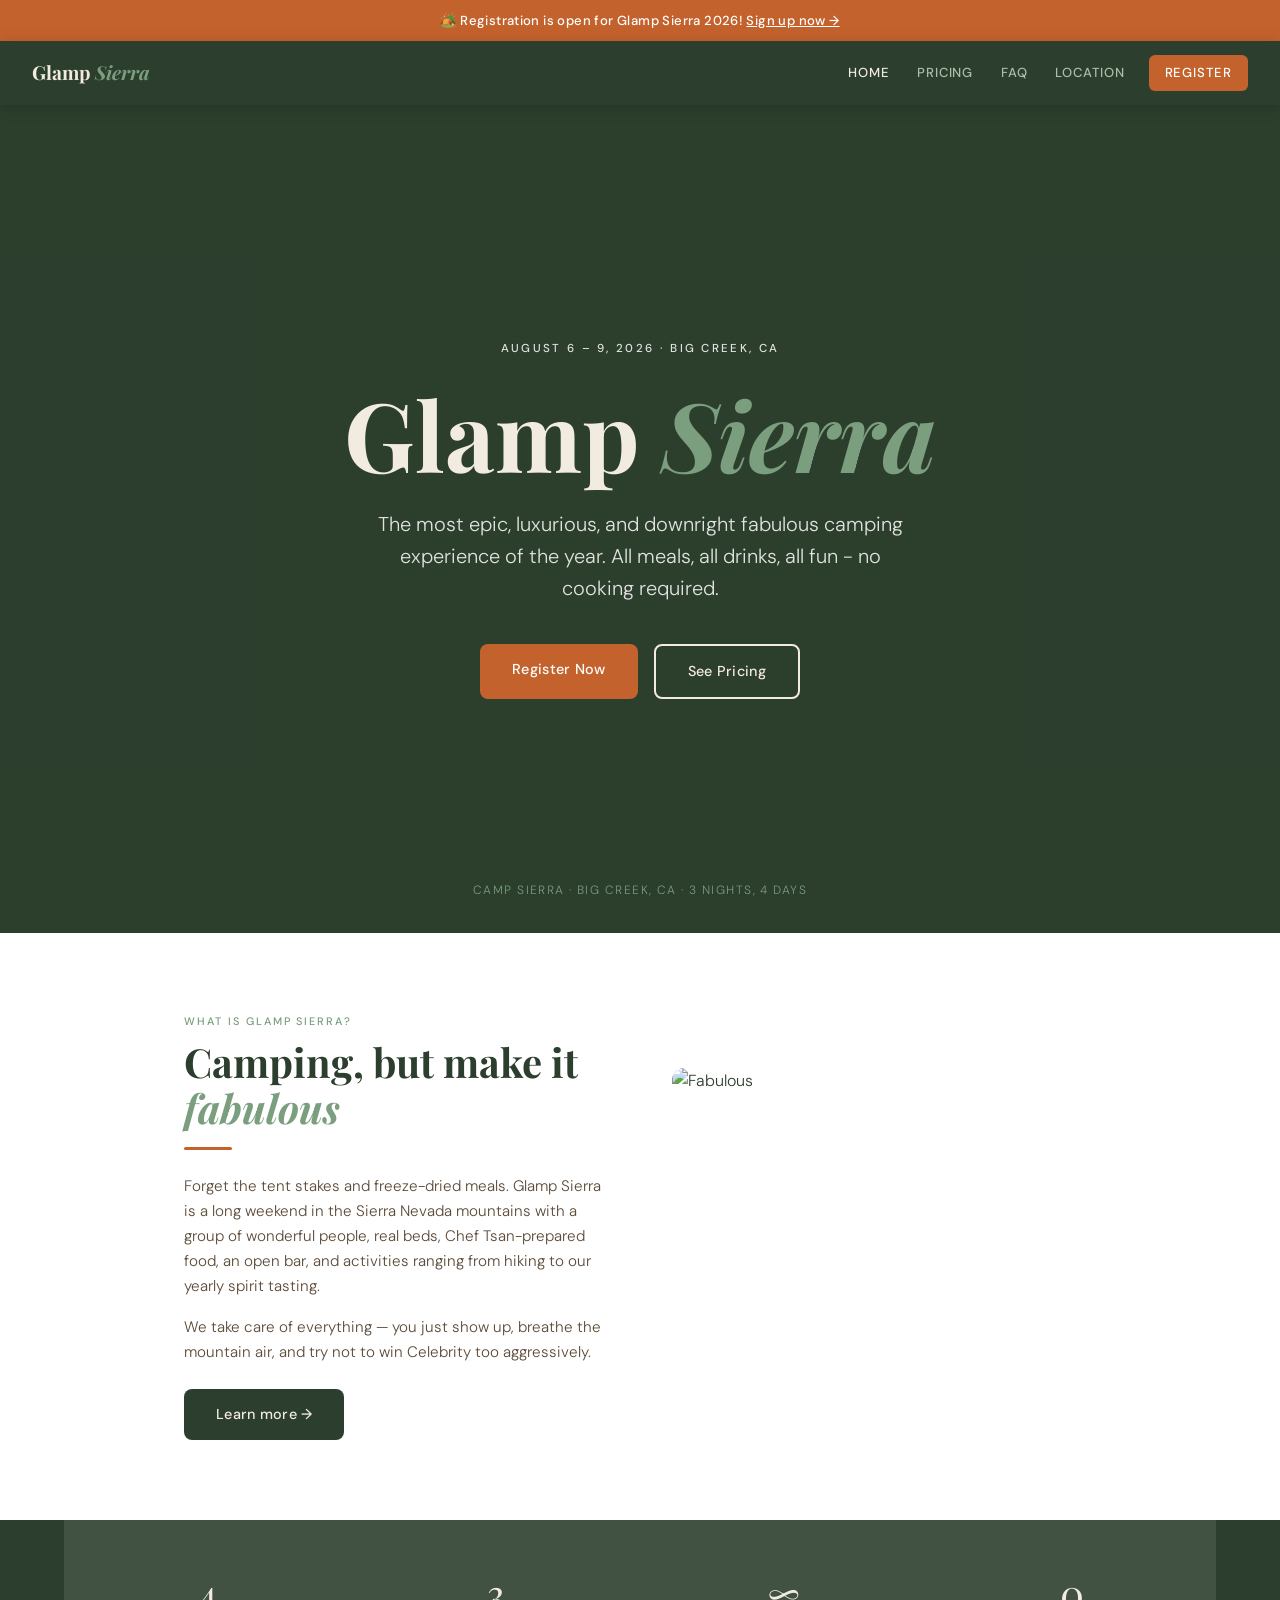
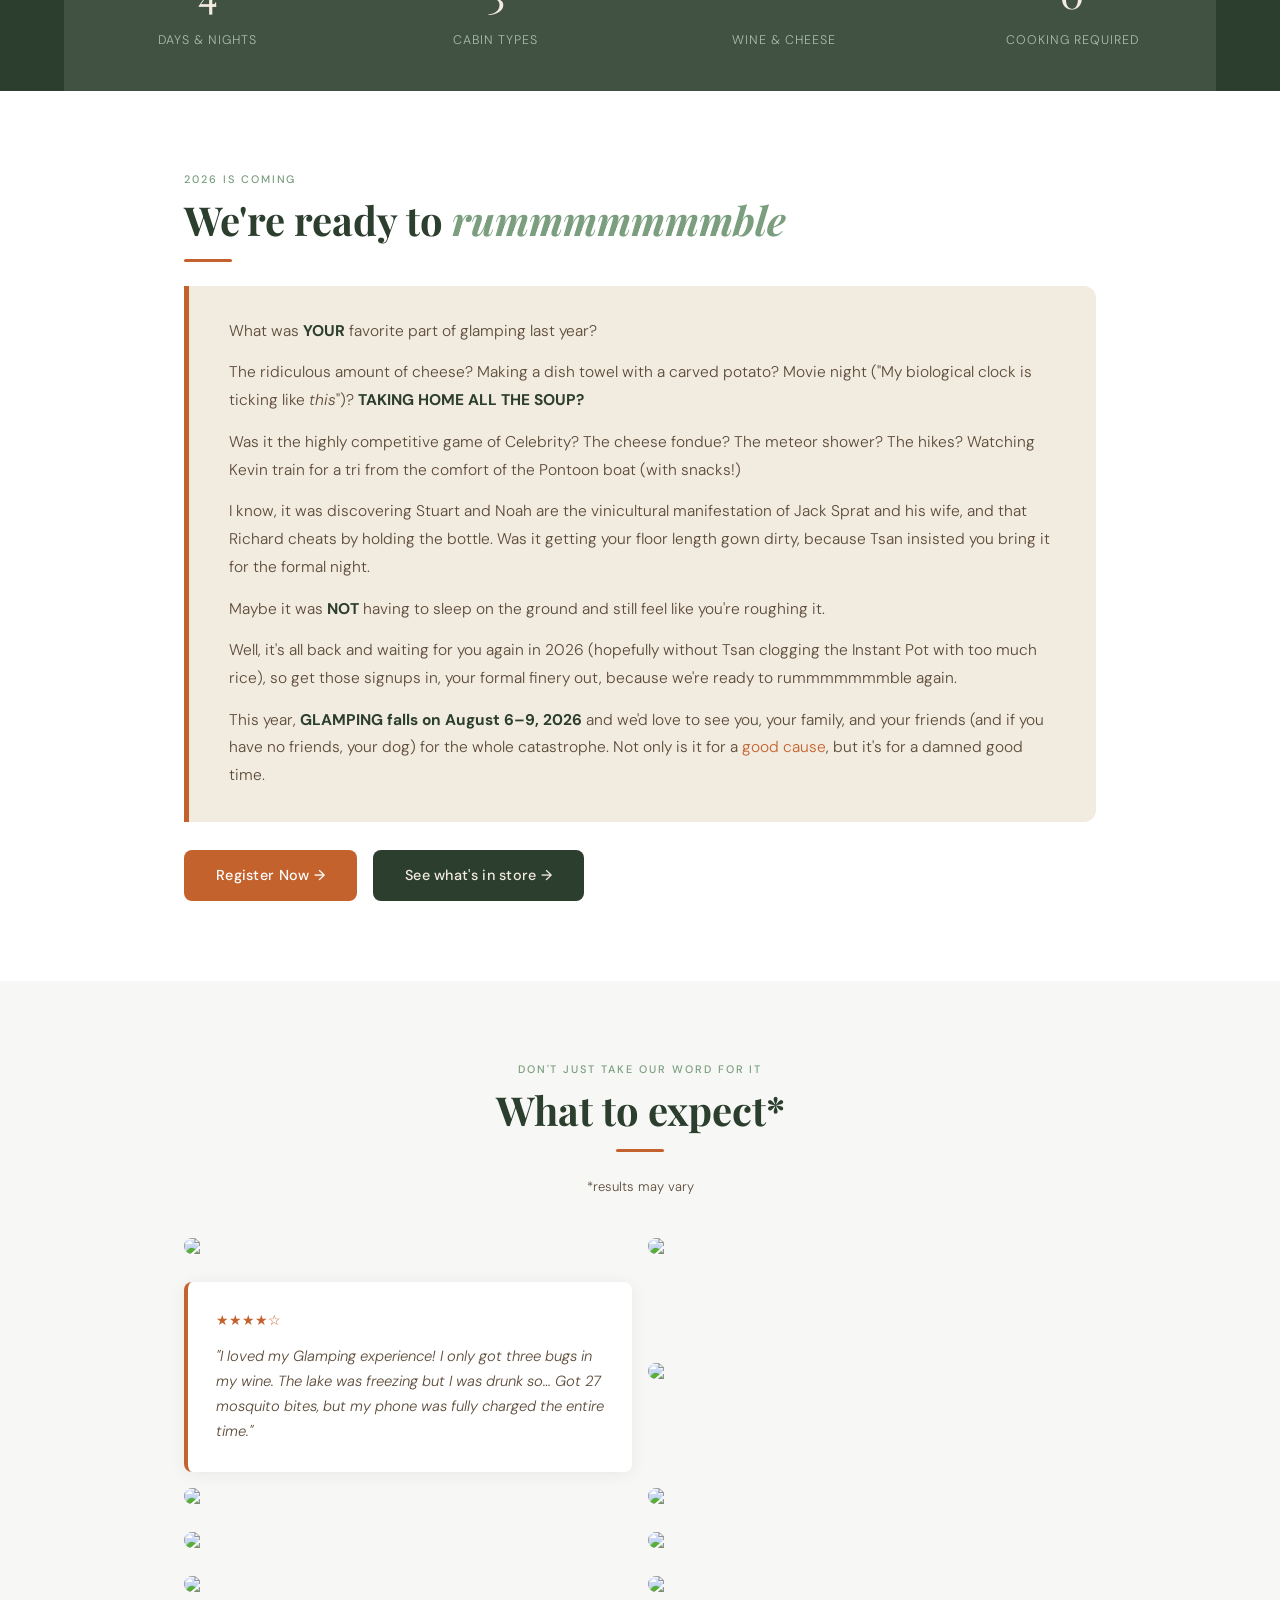
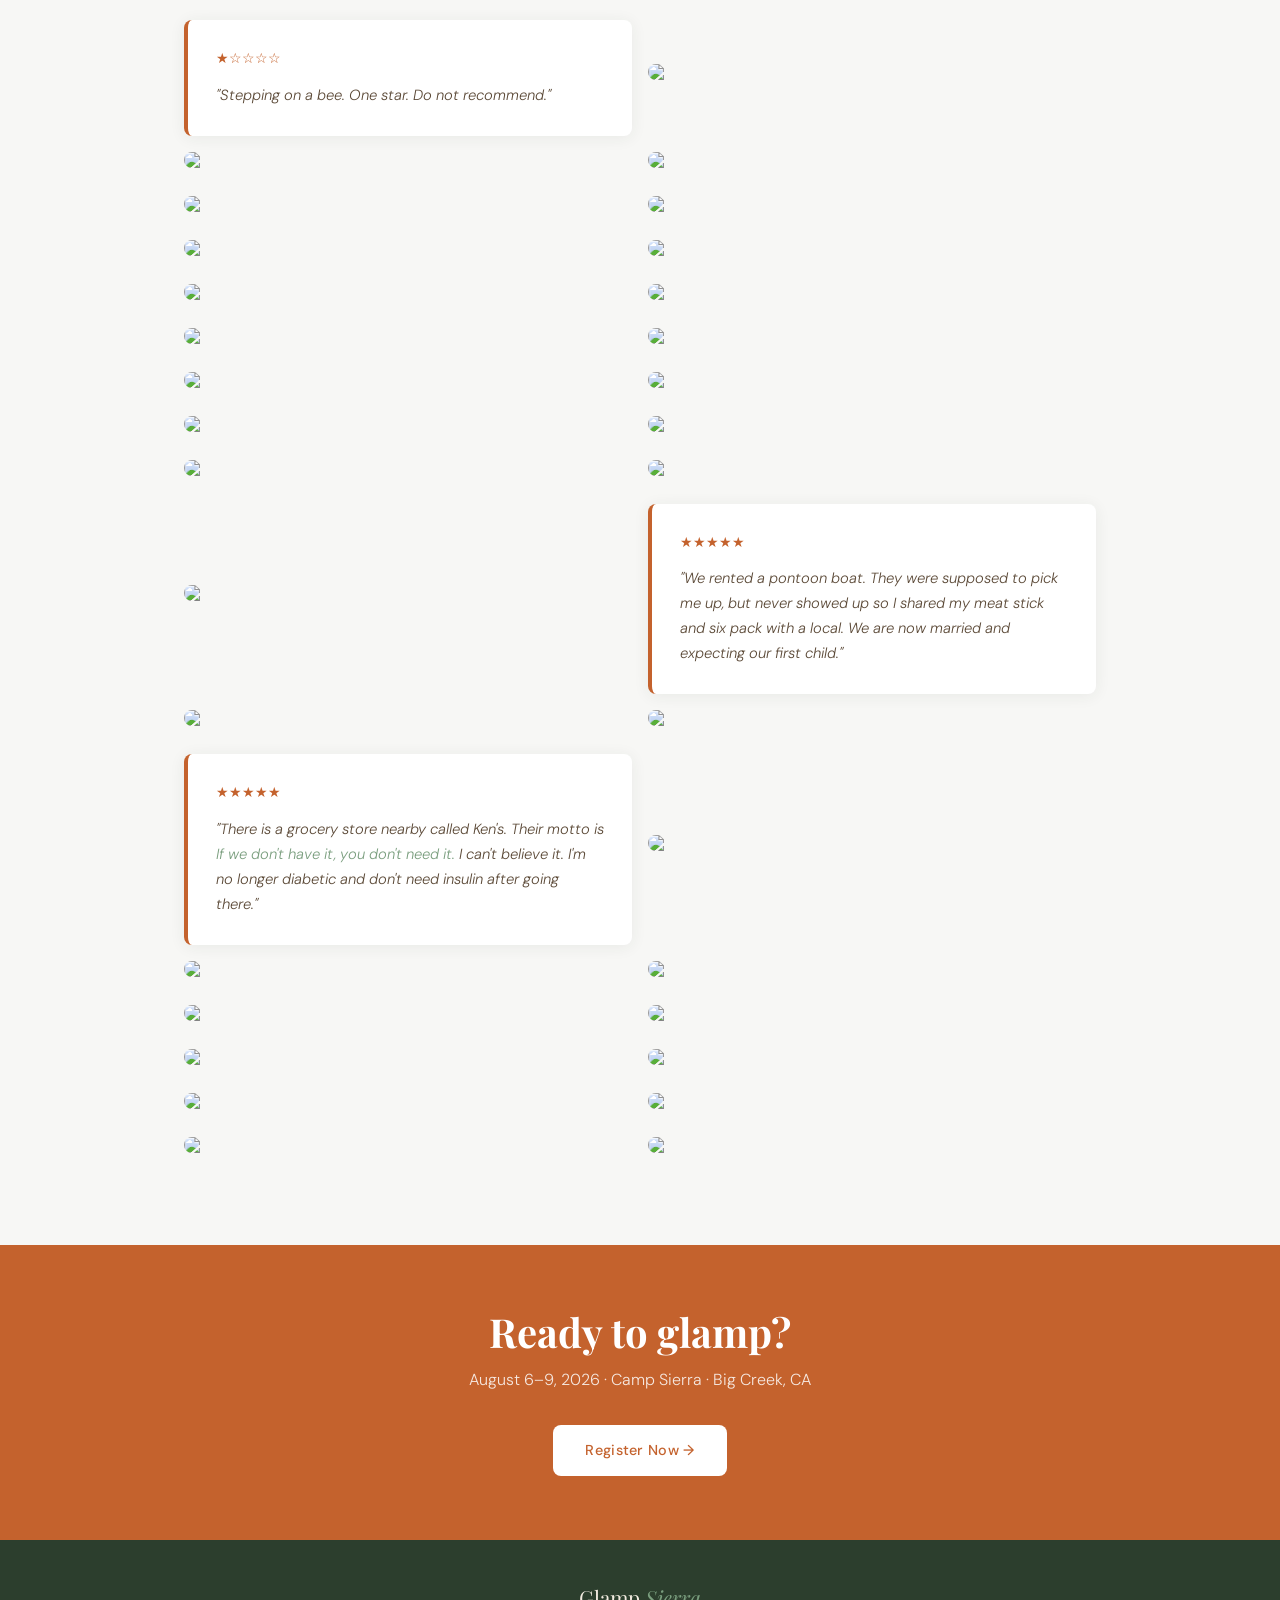
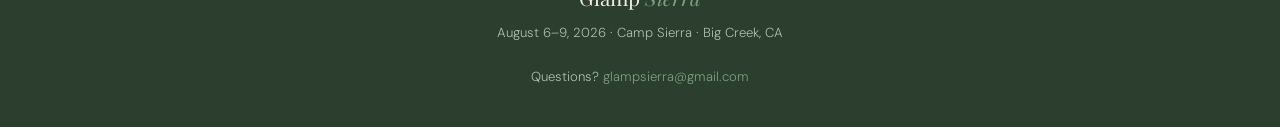
==== index.html @ 7d4b9137 "Add files via upload" ====
<!DOCTYPE html>
<html lang="en">
<head>
<meta charset="UTF-8">
<meta name="viewport" content="width=device-width, initial-scale=1.0">
<title>Glamp Sierra 2026</title>
<meta name="description" content="The most epic, luxurious, and downright fabulous camping experience of the year. August 6–9, 2026 · Big Creek, CA">
<!-- Open Graph / iMessage / social preview -->
<!-- 📸 REPLACE the og:image URL below with your actual image URL once uploaded to GitHub -->
<meta property="og:type"        content="website">
<meta property="og:url"         content="https://www.glampsierra.com/">
<meta property="og:title"       content="Glamp Sierra 2026">
<meta property="og:description" content="The most epic glamping weekend of the year. All meals, all drinks, real beds, mountain air. August 6–9, 2026 · Big Creek, CA">
<meta property="og:image"       content="https://glampsierra.github.io/glamp-sierra/images/preview.jpeg">
<meta name="twitter:card"       content="summary_large_image">
<meta name="twitter:image"      content="https://glampsierra.github.io/glamp-sierra/images/preview.jpeg">
<link href="https://fonts.googleapis.com/css2?family=Playfair+Display:ital,wght@0,700;1,400&family=DM+Sans:wght@300;400;500&display=swap" rel="stylesheet">
<link rel="stylesheet" href="shared.css">
<style>
/* ── Hero ── */
/*
  TO ADD A BACKGROUND IMAGE:
  Change the --hero-bg line below to your image URL, e.g.:
  --hero-bg: url('images/your-photo.jpg');
  Then set --hero-overlay to control how dark the overlay is (0 = none, 0.7 = dark).
*/
:root {
  --hero-bg: url('images/happy-hour-main.jpeg');          /* Set to: url('images/your-photo.jpg') */
  --hero-overlay: 0.75;     /* Darkness of overlay when image is set (0–1) */
}
.hero {
  background-color: var(--pine);
  background-image: url('images/happy-hour-main.jpeg');
  background-size: cover;
  background-position: center;
  min-height: 92vh;
  display: flex; flex-direction: column; align-items: center; justify-content: center;
  text-align: center;
  padding: 4rem 1.5rem;
  position: relative;
  overflow: hidden;
}
.hero::before {
  content: '';
  position: absolute; inset: 0;
  background: rgba(44,62,45,0.75);
  pointer-events: none;
}
.hero-eyebrow {
  font-size: 0.72rem; font-weight: 500; letter-spacing: 0.2em;
  text-transform: uppercase; color: rgba(255,255,255,0.85); margin-bottom: 1.25rem;
  position: relative;
}
.hero h1 {
  font-size: clamp(3rem, 8vw, 6rem);
  color: var(--dawn); margin-bottom: 1.25rem;
  position: relative;
}
.hero h1 em { color: var(--sage); }
.hero-sub {
  font-size: clamp(1rem, 2.5vw, 1.25rem);
  color: rgba(255,255,255,0.85); max-width: 540px; margin: 0 auto 2.5rem;
  line-height: 1.6; position: relative;
}
.hero-btns { display: flex; gap: 1rem; justify-content: center; flex-wrap: wrap; position: relative; }
.hero-dates {
  position: absolute; bottom: 2rem;
  font-size: 0.75rem; letter-spacing: 0.12em;
  text-transform: uppercase; color: var(--sage);
}

/* ── Announcement ── */
.announcement {
  background: var(--dawn);
  border-left: 5px solid var(--ember);
  border-radius: 0 var(--radius) var(--radius) 0;
  padding: 2rem 2.5rem;
  margin: 0 0 0.5rem;
}
.announcement p {
  color: var(--bark);
  font-size: 0.97rem;
  line-height: 1.8;
  margin-bottom: 0.85rem;
}
.announcement p:last-child { margin-bottom: 0; }
.announcement p strong { color: var(--pine); }

/* ── Intro ── */
.intro-grid {
  display: grid; grid-template-columns: 1fr 1fr;
  gap: 4rem; align-items: center;
}
@media (max-width: 700px) { .intro-grid { grid-template-columns: 1fr; gap: 2rem; } }
.intro-text h2 { font-size: clamp(1.75rem, 4vw, 2.5rem); margin-bottom: 1rem; }
.intro-text p { color: var(--bark); margin-bottom: 1rem; font-size: 0.95rem; }
.intro-img {
  border-radius: var(--radius);
  overflow: hidden;
  aspect-ratio: 4/3;
}
.intro-img img { width: 100%; height: 100%; object-fit: cover; }

/* ── Stats strip ── */
.stats { display: grid; grid-template-columns: repeat(4, 1fr); text-align: center; gap: 1px; background: rgba(255,255,255,0.1); }
@media (max-width: 600px) { .stats { grid-template-columns: repeat(2, 1fr); } }
.stat { padding: 2.5rem 1rem; }
.stat-num { font-family: 'Playfair Display', serif; font-size: 2.5rem; color: var(--dawn); }
.stat-label { font-size: 0.78rem; letter-spacing: 0.08em; text-transform: uppercase; color: var(--sage2); margin-top: 0.25rem; }

/* ── Gallery ── */
.gallery-grid {
  display: grid;
  grid-template-columns: 1fr 1fr;
  gap: 1rem;
  align-items: center;
}
.gallery-grid img {
  height: auto;
  max-height: 500px;
  object-fit: cover;
}
.gallery-grid img:hover { transform: scale(1.02); box-shadow: 0 8px 32px rgba(44,62,45,0.15); }
.gallery-grid img {
  width: 100%; display: block; margin-bottom: 0.75rem;
  border-radius: 8px; break-inside: avoid;
  transition: transform 0.3s, box-shadow 0.3s;
}
.gallery-grid img:hover { transform: scale(1.02); box-shadow: 0 8px 32px rgba(44,62,45,0.15); }

.gallery-testimonial {
  background: var(--white);
  border-radius: 8px;
  padding: 1.75rem;
  box-shadow: 0 2px 16px rgba(44,62,45,0.07);
  border-left: 4px solid var(--ember);
  display: flex;
  flex-direction: column;
  justify-content: center;
}
.gallery-testimonial .stars { color: var(--ember); font-size: 0.85rem; margin-bottom: 0.75rem; }
.gallery-testimonial p { font-style: italic; color: var(--bark); font-size: 0.92rem; line-height: 1.7; }

/* ── Testimonials ── */
.testimonials { display: grid; grid-template-columns: repeat(auto-fit, minmax(260px, 1fr)); gap: 1.5rem; }
.testimonial {
  background: var(--white);
  border-radius: var(--radius);
  padding: 1.75rem;
  box-shadow: 0 2px 16px rgba(44,62,45,0.07);
  border-left: 4px solid var(--ember);
}
.testimonial p { font-style: italic; color: var(--bark); font-size: 0.92rem; line-height: 1.7; }
.testimonial .stars { color: var(--ember); font-size: 0.85rem; margin-bottom: 0.75rem; }

/* ── CTA banner ── */
.cta-banner {
  background: var(--ember);
  padding: 4rem 1.5rem;
  text-align: center;
  color: white;
}
.cta-banner h2 { font-size: clamp(1.5rem, 4vw, 2.5rem); color: white; margin-bottom: 0.75rem; }
.cta-banner p { opacity: 0.85; margin-bottom: 2rem; font-size: 1rem; }
.btn-white { background: white; color: var(--ember); }
.btn-white:hover { background: var(--dawn); color: var(--ember); text-decoration: none; }
</style>
</head>
<body>

<div class="announce">
  🏕️ Registration is open for Glamp Sierra 2026! <a href="registration.html">Sign up now →</a>
</div>

<nav>
  <a href="index.html" class="nav-logo">Glamp <em>Sierra</em></a>
  <button class="nav-hamburger" onclick="this.nextElementSibling.classList.toggle('open')" aria-label="Menu">
    <span></span><span></span><span></span>
  </button>
  <div class="nav-links">
    <a href="index.html" class="active">Home</a>
    <a href="pricing.html">Pricing</a>
    <a href="faq.html">FAQ</a>
    <a href="location.html">Location</a>
    <a href="registration.html" class="register-link">Register</a>
  </div>
</nav>

<!-- Hero -->
<section class="hero">
  <div class="hero-eyebrow">August 6 – 9, 2026 · Big Creek, CA</div>
  <h1>Glamp <em>Sierra</em></h1>
  <p class="hero-sub">The most epic, luxurious, and downright fabulous camping experience of the year. All meals, all drinks, all fun - no cooking required.</p>
  <div class="hero-btns">
    <a href="registration.html" class="btn btn-ember">Register Now</a>
    <a href="pricing.html" class="btn btn-outline">See Pricing</a>
  </div>
  <div class="hero-dates">Camp Sierra · Big Creek, CA · 3 nights, 4 days</div>
</section>

<!-- Intro -->
<section class="section">
  <div class="container">
    <div class="intro-grid">
      <div class="intro-text">
        <span class="eyebrow">What is Glamp Sierra?</span>
        <h2>Camping, but make it <em>fabulous</em></h2>
        <div class="divider"></div>
        <p>Forget the tent stakes and freeze-dried meals. Glamp Sierra is a long weekend in the Sierra Nevada mountains with a group of wonderful people, real beds, Chef Tsan-prepared food, an open bar, and activities ranging from hiking to our yearly spirit tasting.</p>
        <p>We take care of everything — you just show up, breathe the mountain air, and try not to win Celebrity too aggressively.</p>
        <a href="faq.html" class="btn btn-pine" style="margin-top:0.5rem;">Learn more →</a>
      </div>
      <div class="intro-img">
        <img src="images/fabulous-02.jpeg" alt="Fabulous">
      </div>
    </div>
  </div>
</section>

<!-- Stats -->
<section class="section-pine" style="padding: 0;">
  <div class="container-wide">
    <div class="stats">
      <div class="stat">
        <div class="stat-num">4</div>
        <div class="stat-label">Days & nights</div>
      </div>
      <div class="stat">
        <div class="stat-num">3</div>
        <div class="stat-label">Cabin types</div>
      </div>
      <div class="stat">
        <div class="stat-num">∞</div>
        <div class="stat-label">Wine & cheese</div>
      </div>
      <div class="stat">
        <div class="stat-num">0</div>
        <div class="stat-label">Cooking required</div>
      </div>
    </div>
  </div>
</section>

<!-- Announcement -->
<section class="section">
  <div class="container">
    <span class="eyebrow">2026 is coming</span>
    <h2 style="font-size:clamp(1.75rem,4vw,2.5rem);margin-bottom:0.5rem;">We're ready to <em>rummmmmmmble</em></h2>
    <div class="divider"></div>
    <div class="announcement">
      <p>What was <strong>YOUR</strong> favorite part of glamping last year?</p>
      <p>The ridiculous amount of cheese? Making a dish towel with a carved potato? Movie night ("My biological clock is ticking like <i>this</i>")? <strong>TAKING HOME ALL THE SOUP?</strong></p>
      <p>Was it the highly competitive game of Celebrity? The cheese fondue? The meteor shower? The hikes? Watching Kevin train for a tri from the comfort of the Pontoon boat (with snacks!)</p>
      <p>I know, it was discovering Stuart and Noah are the vinicultural manifestation of Jack Sprat and his wife, and that Richard cheats by holding the bottle. Was it getting your floor length gown dirty, because Tsan insisted you bring it for the formal night.</p>
      <p>Maybe it was <strong>NOT</strong> having to sleep on the ground and still feel like you're roughing it.</p>
      <p>Well, it's all back and waiting for you again in 2026 (hopefully without Tsan clogging the Instant Pot with too much rice), so get those signups in, your formal finery out, because we're ready to rummmmmmmble again.</p>
      <p>This year, <strong>GLAMPING falls on August 6–9, 2026</strong> and we'd love to see you, your family, and your friends (and if you have no friends, your dog) for the whole catastrophe. Not only is it for a <a href="faq.html#getting-there">good cause</a>, but it's for a damned good time.</p>
    </div>
    <div style="margin-top:1.75rem;">
      <a href="registration.html" class="btn btn-ember">Register Now →</a>
      <a href="faq.html" class="btn btn-pine" style="margin-left:0.75rem;">See what's in store →</a>
    </div>
  </div>
</section>


<!-- Gallery -->
<section class="section section-alt">
  <div class="container">
    <div style="text-align:center; margin-bottom:2.5rem;">
      <span class="eyebrow">Don't just take our word for it</span>
      <h2 style="font-size:clamp(1.75rem,4vw,2.5rem);">What to expect*</h2>
      <div class="divider divider-center"></div>
      <p style="color:var(--bark);font-size:0.82rem;">*results may vary</p>
    </div>
    <div class="gallery-grid">
        <img src="images/gallery-01.jpeg">
        <img src="images/gallery-02.jpeg">

        <div class="gallery-testimonial">
          <div class="stars">★★★★☆</div>
          <p>"I loved my Glamping experience! I only got three bugs in my wine. The lake was freezing but I was drunk so… Got 27 mosquito bites, but my phone was fully charged the entire time."</p>
        </div>
        <img src="images/gallery-03.jpeg">
        <img src="images/gallery-04.jpeg">
        <img src="images/gallery-05.jpeg">
        <img src="images/gallery-06.jpeg">
        <img src="images/gallery-07.jpeg">
        <img src="images/gallery-08.jpeg">
        <img src="images/gallery-09.jpeg">

        <div class="gallery-testimonial">
          <div class="stars">★☆☆☆☆</div>
          <p>"Stepping on a bee. One star. Do not recommend."</p>
        </div>

        <img src="images/gallery-10.jpeg">
        <img src="images/gallery-11.jpeg">
        <img src="images/gallery-12.jpeg">
        <img src="images/gallery-13.jpeg">
        <img src="images/gallery-14.jpeg">
        <img src="images/gallery-15.jpeg">
        <img src="images/gallery-16.jpeg">
        <img src="images/gallery-17.jpeg">
        <img src="images/gallery-18.jpeg">
        <img src="images/gallery-19.jpeg">
        <img src="images/gallery-20.jpeg">
        <img src="images/gallery-21.jpeg">
        <img src="images/gallery-22.jpeg">
        <img src="images/gallery-23.jpeg">
        <img src="images/gallery-24.jpeg">
        <img src="images/gallery-25.jpeg">
        <img src="images/gallery-26.jpeg">
        <img src="images/gallery-27.jpeg">


        <div class="gallery-testimonial">
          <div class="stars">★★★★★</div>
          <p>"We rented a pontoon boat. They were supposed to pick me up, but never showed up so I shared my meat stick and six pack with a local. We are now married and expecting our first child."</p>
        </div>
        
        <img src="images/gallery-28.jpeg">
        <img src="images/gallery-29.jpeg">

      <div class="gallery-testimonial">
        <div class="stars">★★★★★</div>
        <p>"There is a grocery store nearby called Ken's. Their motto is <em>If we don't have it, you don't need it.</em> I can't believe it. I'm no longer diabetic and don't need insulin after going there."</p>
      </div>

        <img src="images/gallery-30.jpeg">
        <img src="images/gallery-31.jpeg">
        <img src="images/gallery-32.jpeg">
        <img src="images/gallery-33.jpeg">
        <img src="images/gallery-34.jpeg">
        <img src="images/gallery-35.jpeg">
        <img src="images/gallery-36.jpeg">
        <img src="images/gallery-37.jpeg">
        <img src="images/gallery-37.jpeg">
        <img src="images/gallery-39.jpeg">

        <img src="images/happy-hour-02.jpeg" class="solo">
      </div>
    </div>
  </div>
</section>

<!-- CTA -->
<section class="cta-banner">
  <h2>Ready to glamp?</h2>
  <p>August 6–9, 2026 · Camp Sierra · Big Creek, CA</p>
  <a href="registration.html" class="btn btn-white">Register Now →</a>
</section>

<footer>
  <span class="footer-logo">Glamp <em>Sierra</em></span>
  August 6–9, 2026 · Camp Sierra · Big Creek, CA<br><br>
  Questions? <a href="mailto:glampsierra@gmail.com">glampsierra@gmail.com</a>
</footer>

<script>
// Close mobile menu when a link is clicked
document.querySelectorAll('.nav-links a').forEach(a => {
  a.addEventListener('click', () => document.querySelector('.nav-links').classList.remove('open'));
});
</script>
</body>
</html>
---- shared.css ----
/* ── Reset & tokens ── */
*, *::before, *::after { box-sizing: border-box; margin: 0; padding: 0; }

:root {
  --pine:   #2C3E2D;
  --pine2:  #3d5a3e;
  --sage:   #7A9E7E;
  --sage2:  #a8bfa9;
  --dawn:   #F2EBE0;
  --ember:  #C4622D;
  --bark:   #5C4A38;
  --mist:   #EAF0EA;
  --white:  #FFFFFF;
  --gray:   #f7f7f5;
  --text:   #2C3E2D;
  --radius: 12px;
}

html { scroll-behavior: smooth; }

body {
  font-family: 'DM Sans', sans-serif;
  font-weight: 300;
  color: var(--text);
  background: var(--white);
  line-height: 1.65;
}

/* ── Typography ── */
h1, h2, h3, h4 {
  font-family: 'Playfair Display', serif;
  font-weight: 700;
  line-height: 1.15;
}
em { font-style: italic; color: var(--sage); }
a { color: var(--ember); text-decoration: none; }
a:hover { text-decoration: underline; }

/* ── Nav ── */
nav {
  position: sticky; top: 0; z-index: 100;
  background: var(--pine);
  display: flex; align-items: center; justify-content: space-between;
  padding: 0 2rem;
  height: 64px;
  box-shadow: 0 2px 16px rgba(0,0,0,0.15);
}
.nav-logo {
  font-family: 'Playfair Display', serif;
  font-size: 1.2rem;
  color: var(--dawn);
  font-weight: 700;
  text-decoration: none;
}
.nav-logo em { color: var(--sage); font-style: italic; }
.nav-links { display: flex; gap: 0.25rem; align-items: center; }
.nav-links a {
  color: var(--sage2);
  font-size: 0.82rem;
  font-weight: 500;
  letter-spacing: 0.06em;
  text-transform: uppercase;
  padding: 0.4rem 0.75rem;
  border-radius: 6px;
  transition: all 0.2s;
  text-decoration: none;
}
.nav-links a:hover { color: var(--dawn); background: rgba(255,255,255,0.08); }
.nav-links a.active { color: var(--dawn); }
.nav-links .register-link {
  background: var(--ember);
  color: white !important;
  padding: 0.45rem 1rem;
  border-radius: 6px;
  margin-left: 0.5rem;
}
.nav-links .register-link:hover { background: #b0561f; }

/* Hamburger for mobile */
.nav-hamburger {
  display: none;
  flex-direction: column;
  gap: 5px;
  background: none;
  border: none;
  cursor: pointer;
  padding: 4px;
}
.nav-hamburger span {
  display: block; width: 24px; height: 2px;
  background: var(--dawn); border-radius: 2px;
  transition: all 0.2s;
}

@media (max-width: 680px) {
  .nav-links { display: none; flex-direction: column; position: absolute; top: 64px; left: 0; right: 0; background: var(--pine); padding: 1rem; gap: 0.25rem; }
  .nav-links.open { display: flex; }
  .nav-links a { font-size: 0.9rem; padding: 0.6rem 1rem; }
  .nav-hamburger { display: flex; }
}

/* ── Announcement bar ── */
.announce {
  background: var(--ember);
  color: white;
  text-align: center;
  padding: 0.6rem 1rem;
  font-size: 0.82rem;
  font-weight: 500;
  letter-spacing: 0.03em;
}
.announce a { color: white; text-decoration: underline; }

/* ── Buttons ── */
.btn {
  display: inline-block;
  padding: 0.85rem 2rem;
  border-radius: 8px;
  font-family: 'DM Sans', sans-serif;
  font-size: 0.9rem;
  font-weight: 500;
  cursor: pointer;
  border: none;
  transition: all 0.2s;
  letter-spacing: 0.02em;
  text-decoration: none;
}
.btn-pine { background: var(--pine); color: var(--dawn); }
.btn-pine:hover { background: var(--pine2); text-decoration: none; color: var(--dawn); }
.btn-ember { background: var(--ember); color: white; }
.btn-ember:hover { background: #b0561f; text-decoration: none; color: white; }
.btn-outline { background: transparent; border: 2px solid var(--dawn); color: var(--dawn); }
.btn-outline:hover { background: rgba(255,255,255,0.1); text-decoration: none; color: var(--dawn); }

/* ── Layout helpers ── */
.container { max-width: 960px; margin: 0 auto; padding: 0 1.5rem; }
.container-wide { max-width: 1200px; margin: 0 auto; padding: 0 1.5rem; }
.section { padding: 5rem 0; }
.section-sm { padding: 3rem 0; }
.section-alt { background: var(--gray); }
.section-pine { background: var(--pine); color: var(--dawn); }
.section-dawn { background: var(--dawn); }

.eyebrow {
  font-size: 0.68rem;
  font-weight: 500;
  letter-spacing: 0.18em;
  text-transform: uppercase;
  color: var(--sage);
  margin-bottom: 0.5rem;
  display: block;
}
.section-pine .eyebrow { color: var(--sage2); }

/* ── Page hero (interior pages) ──
   TO ADD A BACKGROUND IMAGE to any page hero,
   add these lines in that page's <style> block:

   .page-hero {
     background-image: url('images/your-photo.jpg');
   }
   .page-hero::before {
     background: rgba(44,62,45,0.65);  ← adjust 0–1 for darkness
   }
*/
.page-hero {
  background-color: var(--pine);
  background-size: cover;
  background-position: center;
  padding: 5rem 1.5rem 4rem;
  text-align: center;
  position: relative;
}
.page-hero::before {
  content: '';
  position: absolute; inset: 0;
  background: rgba(44,62,45,0);
  pointer-events: none;
}
.page-hero > * { position: relative; }
.page-hero h1 { color: var(--dawn); font-size: clamp(2rem,5vw,3.5rem); margin-bottom: 0.75rem; }
.page-hero p { color: rgba(255,255,255,0.9); font-size: 1rem; max-width: 500px; margin: 0 auto; }
.page-hero .eyebrow { color: rgba(255,255,255,0.85); }

/* ── Footer ──*/
footer {
  background: var(--pine);
  color: var(--sage2);
  text-align: center;
  padding: 2.5rem 1rem;
  font-size: 0.82rem;
}
footer a { color: var(--sage); }
footer .footer-logo {
  font-family: 'Playfair Display', serif;
  font-size: 1.3rem;
  color: var(--dawn);
  margin-bottom: 0.5rem;
  display: block;
}
footer .footer-logo em { color: var(--sage); }

/* ── Cards ── */
.card {
  background: var(--white);
  border-radius: var(--radius);
  box-shadow: 0 2px 16px rgba(44,62,45,0.08);
  overflow: hidden;
}

/* ── Divider ── */
.divider {
  width: 48px; height: 3px;
  background: var(--ember);
  border-radius: 2px;
  margin: 1rem 0 1.5rem;
}
.divider-center { margin: 1rem auto 1.5rem; }

/* ── Responsive ── */
@media (max-width: 600px) {
  .section { padding: 3rem 0; }
  .section-sm { padding: 2rem 0; }
}
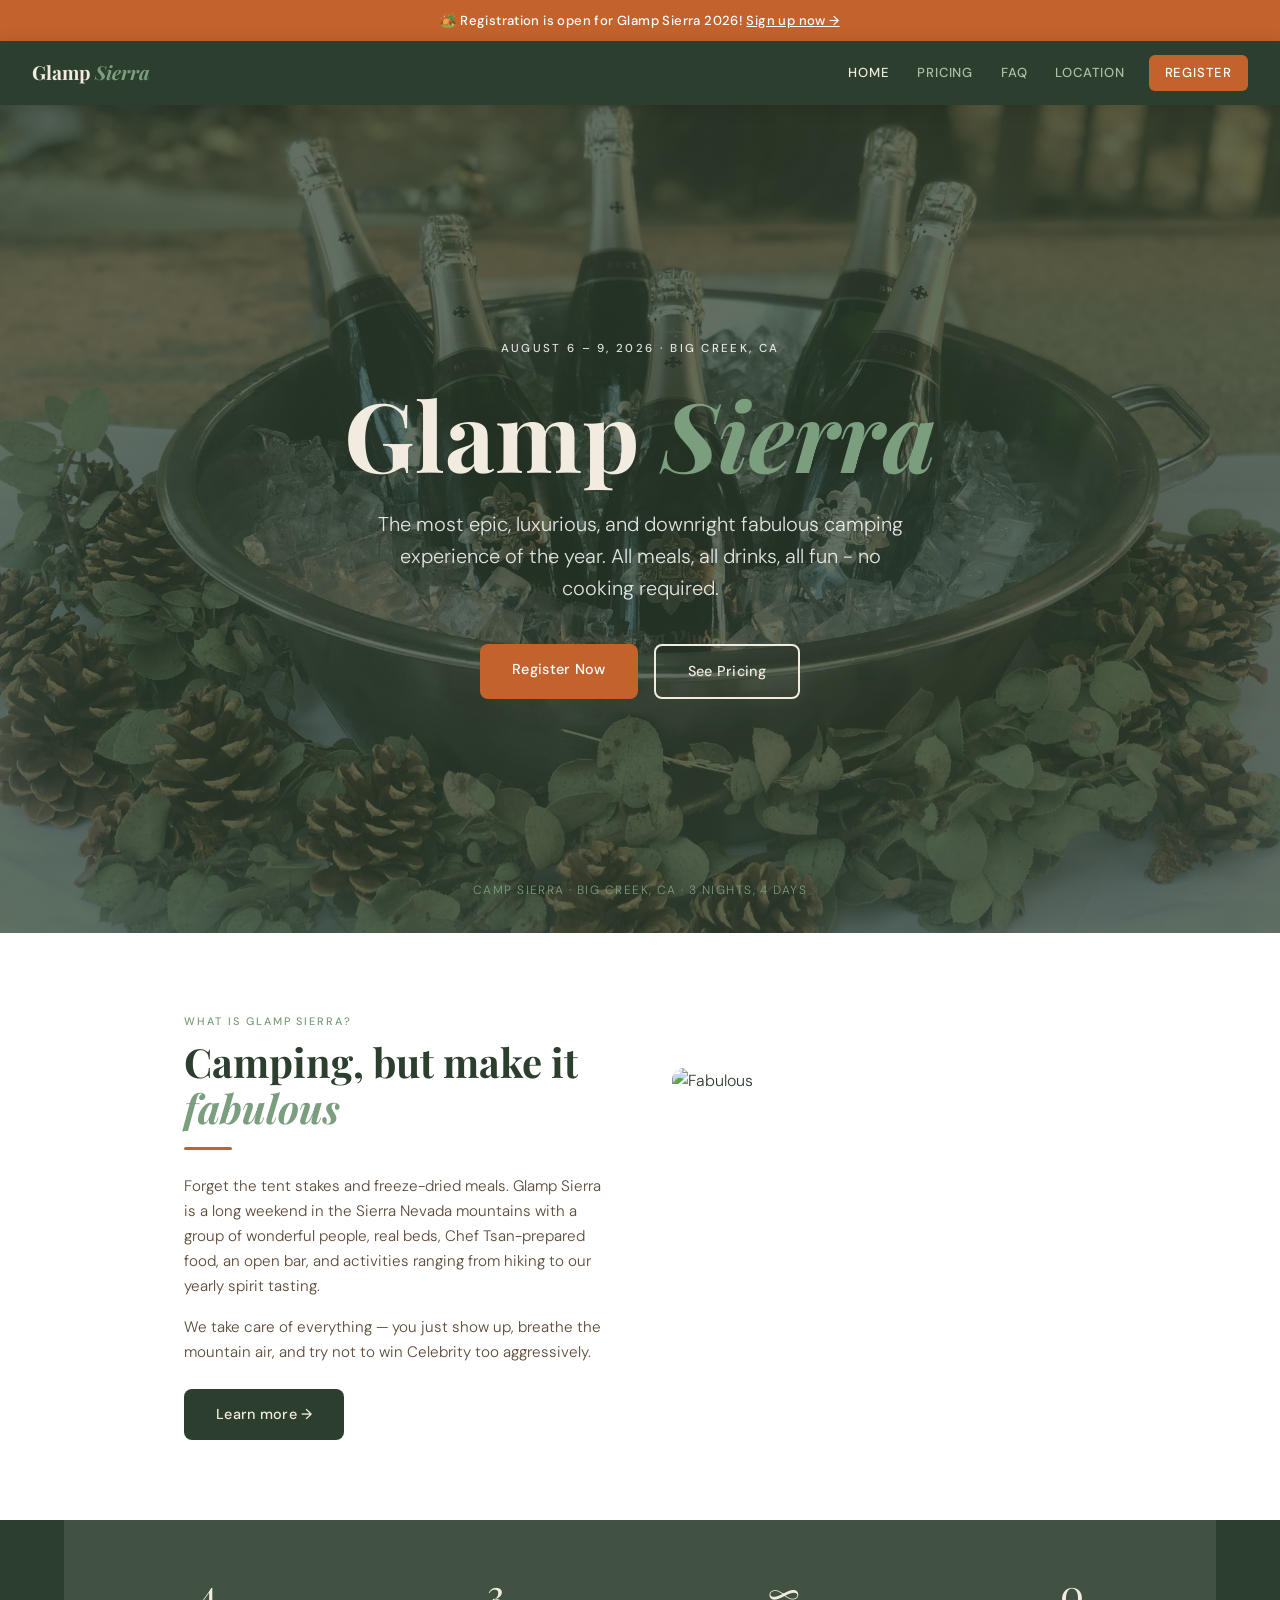
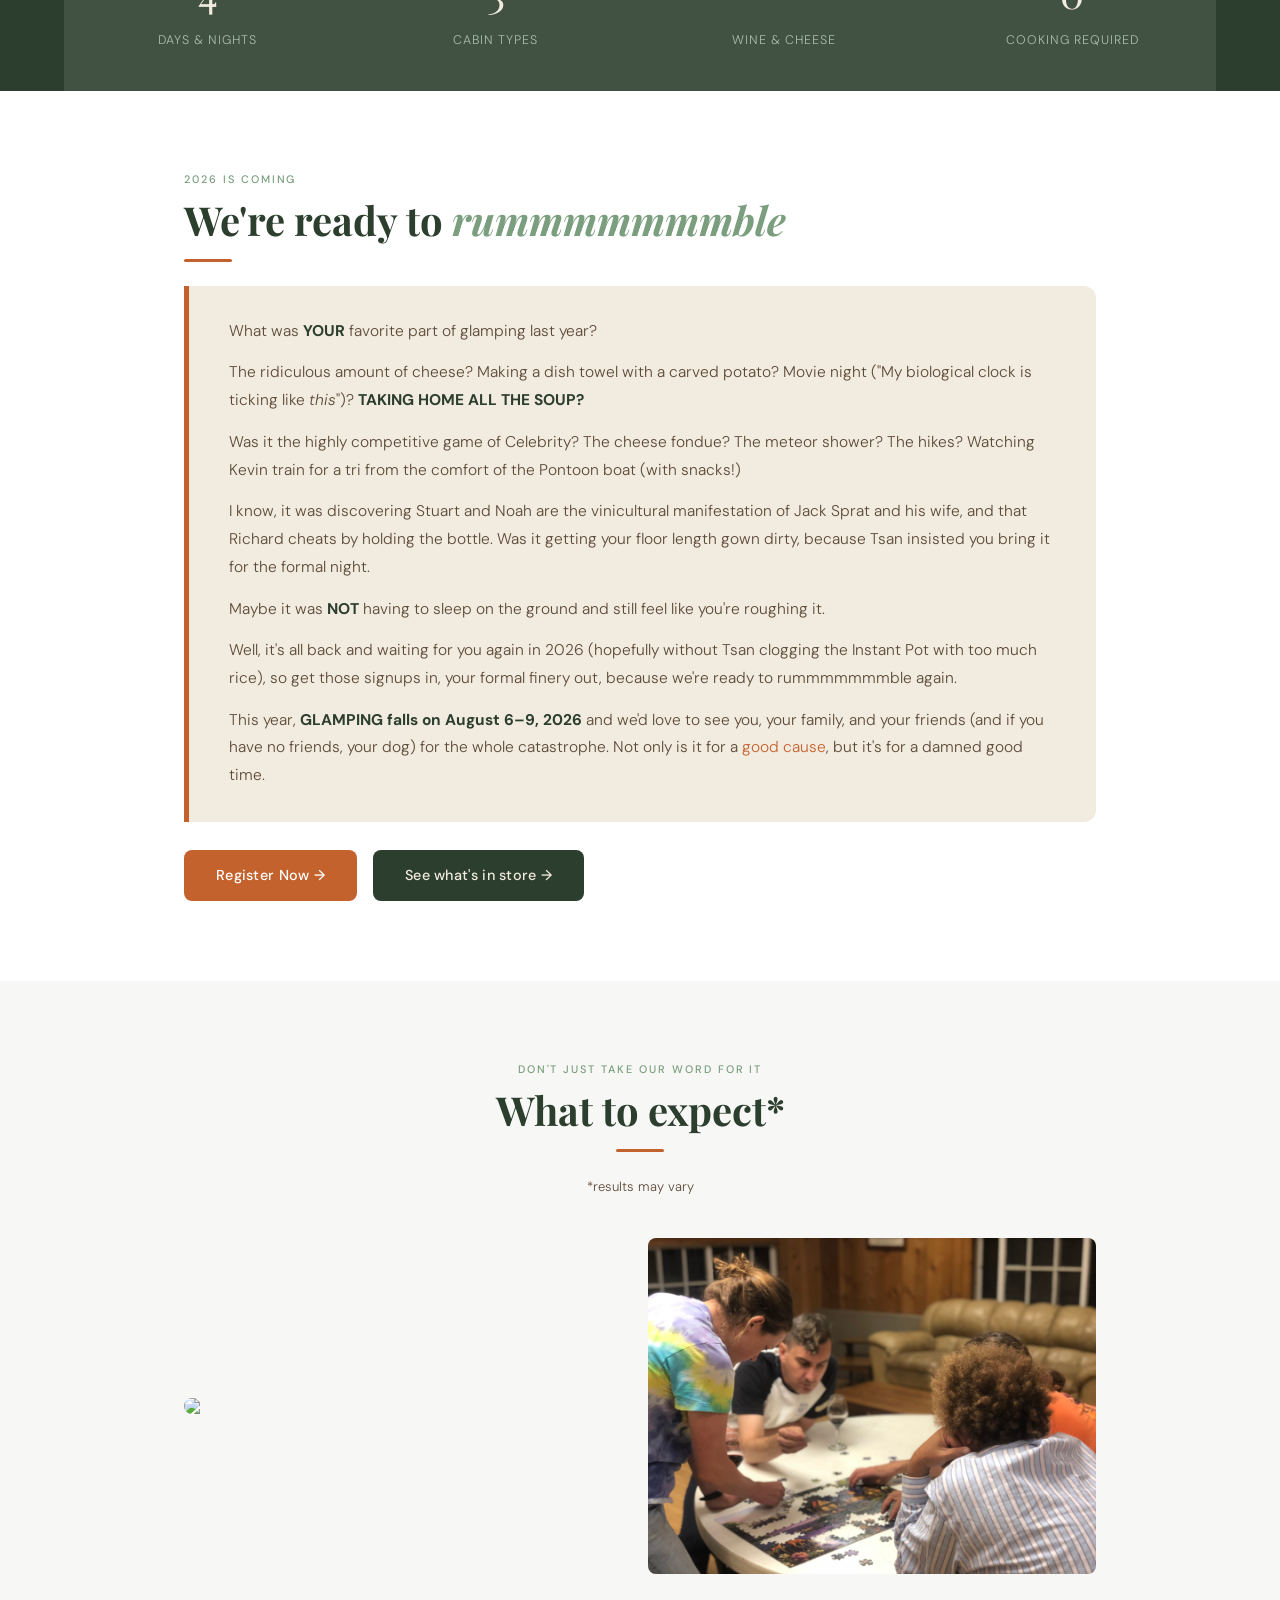
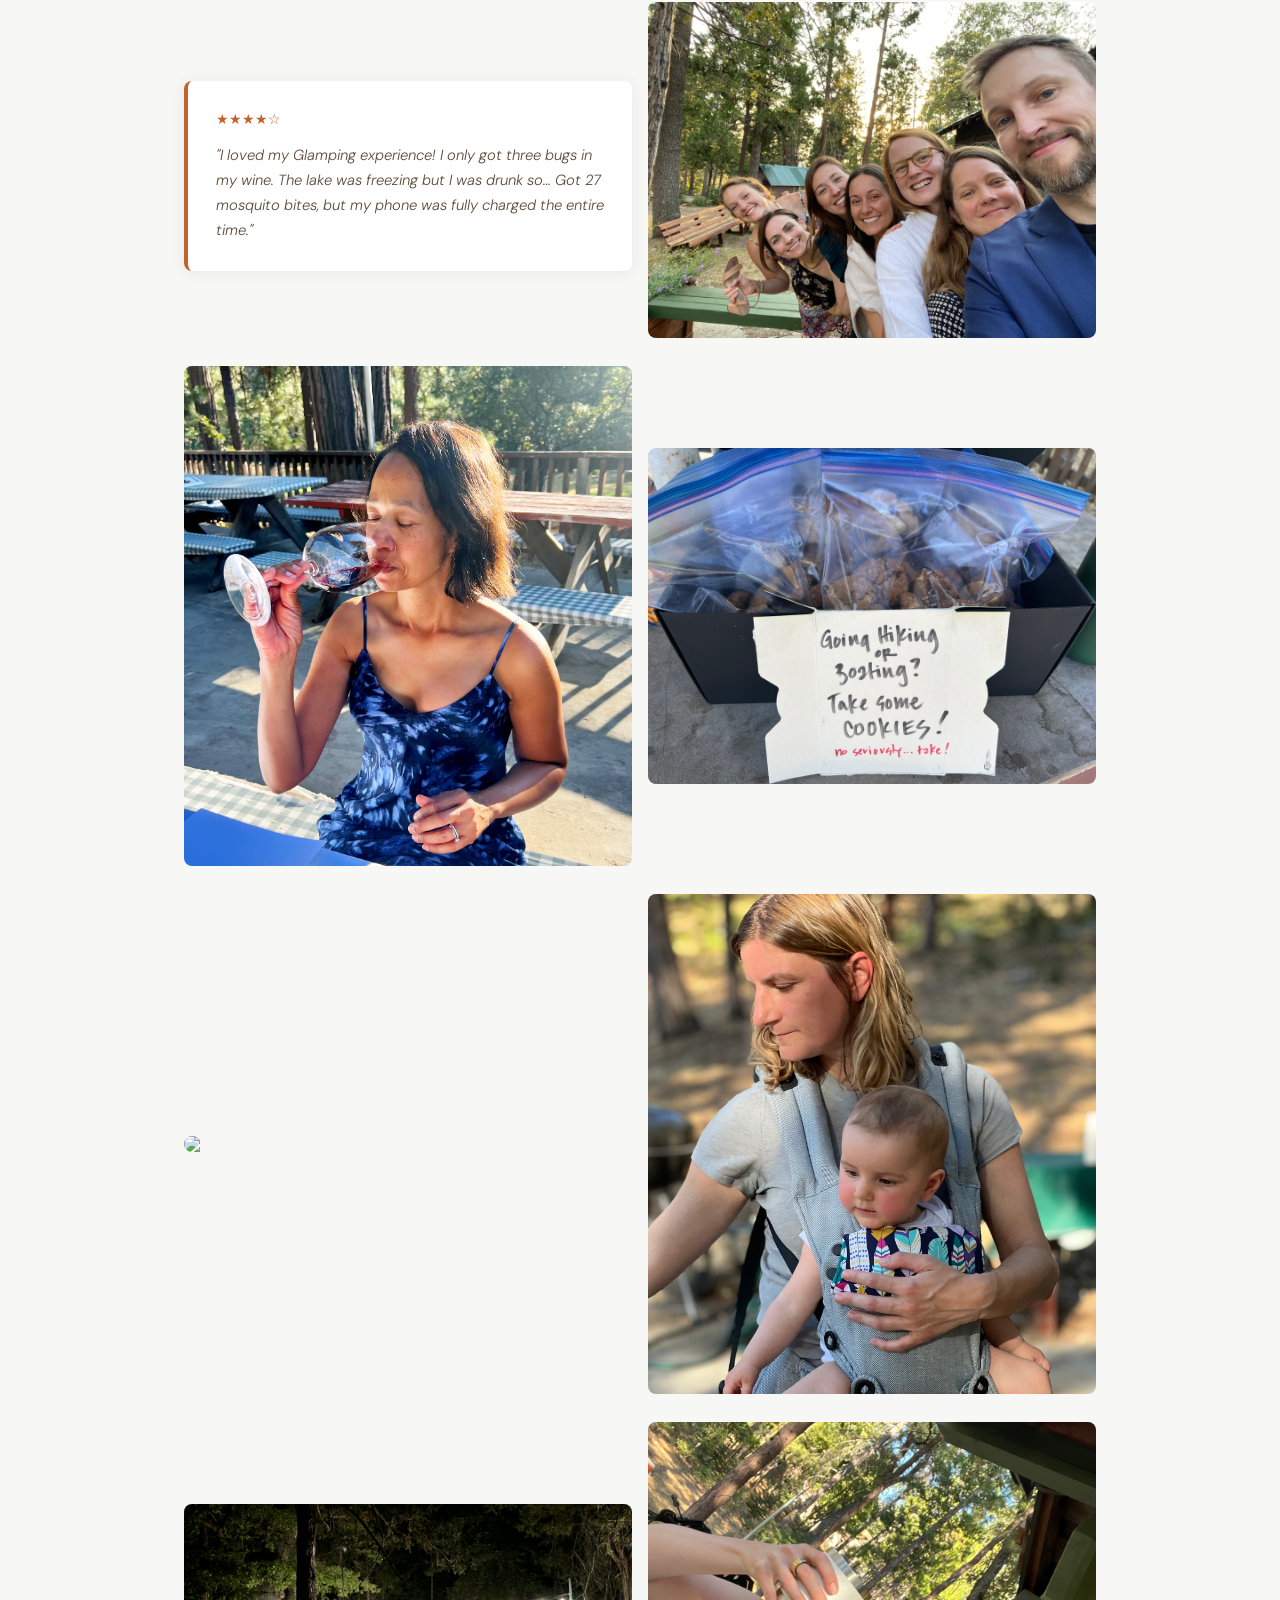
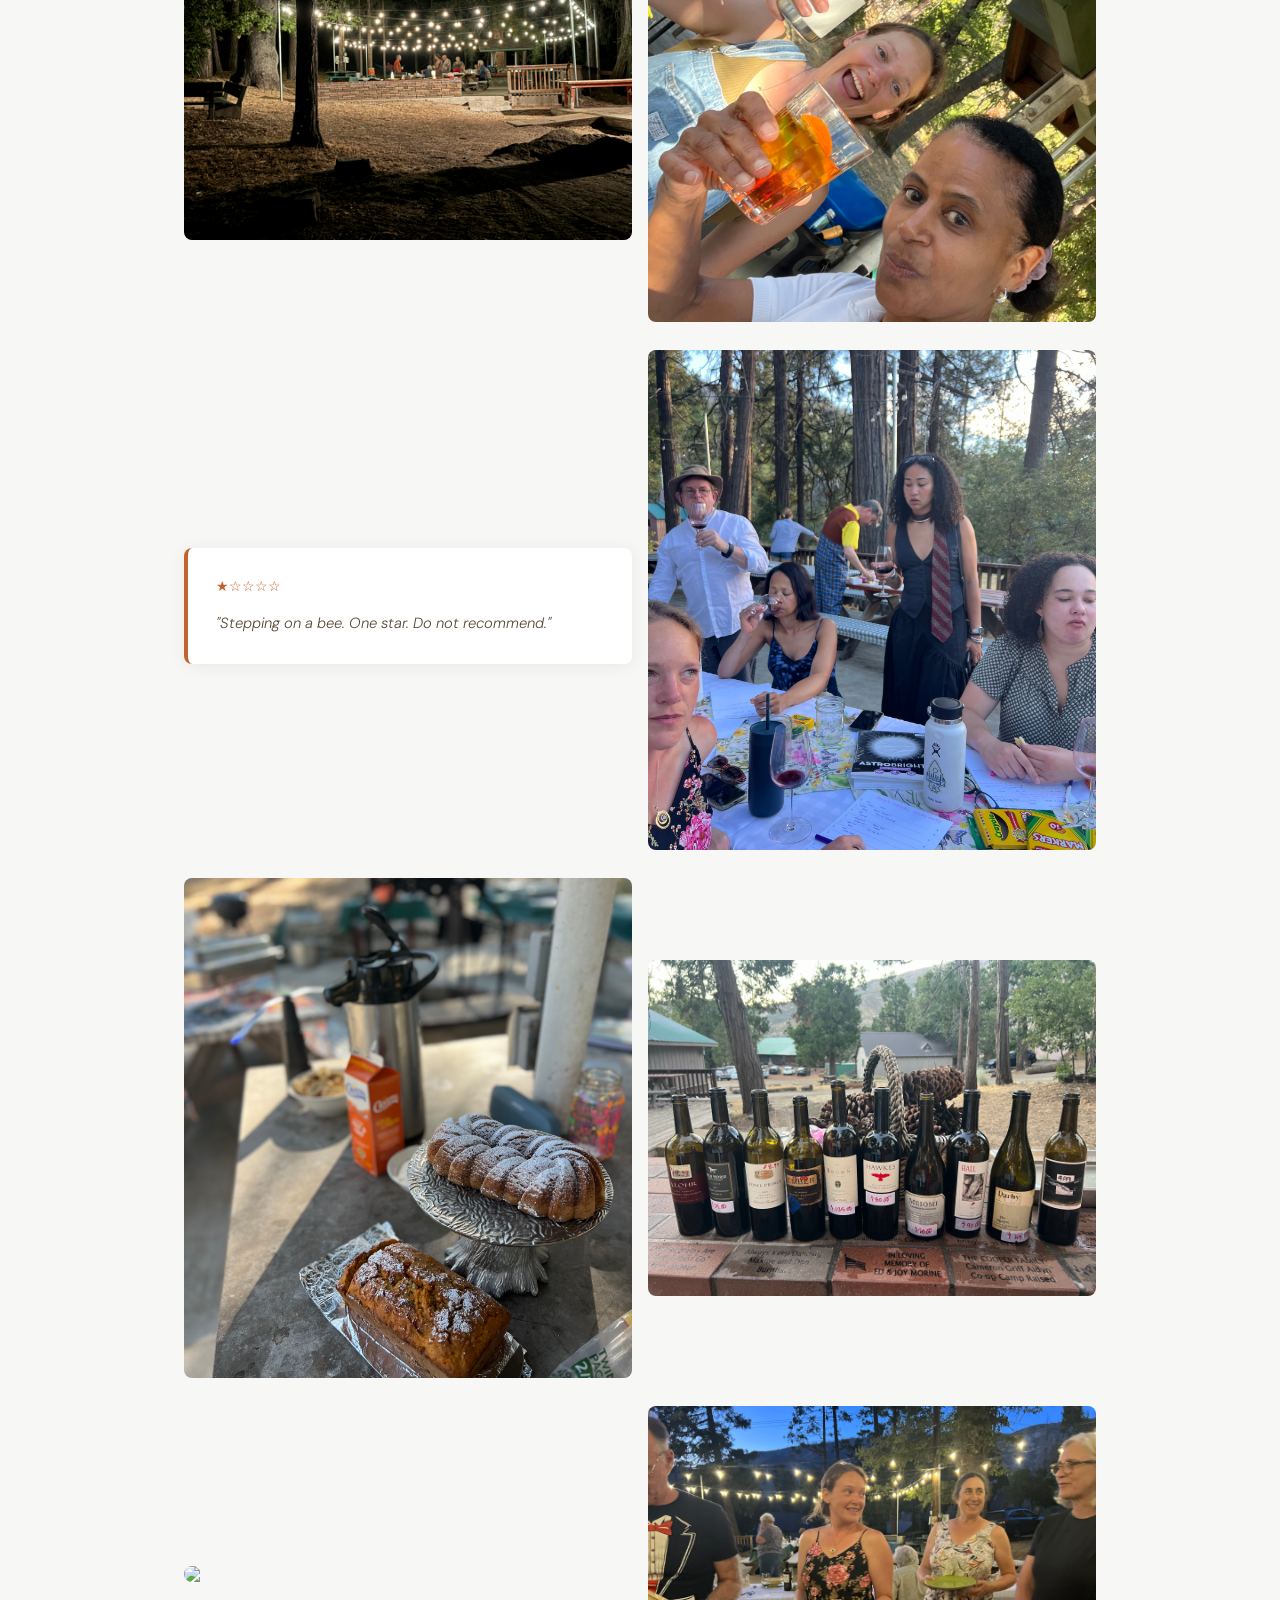
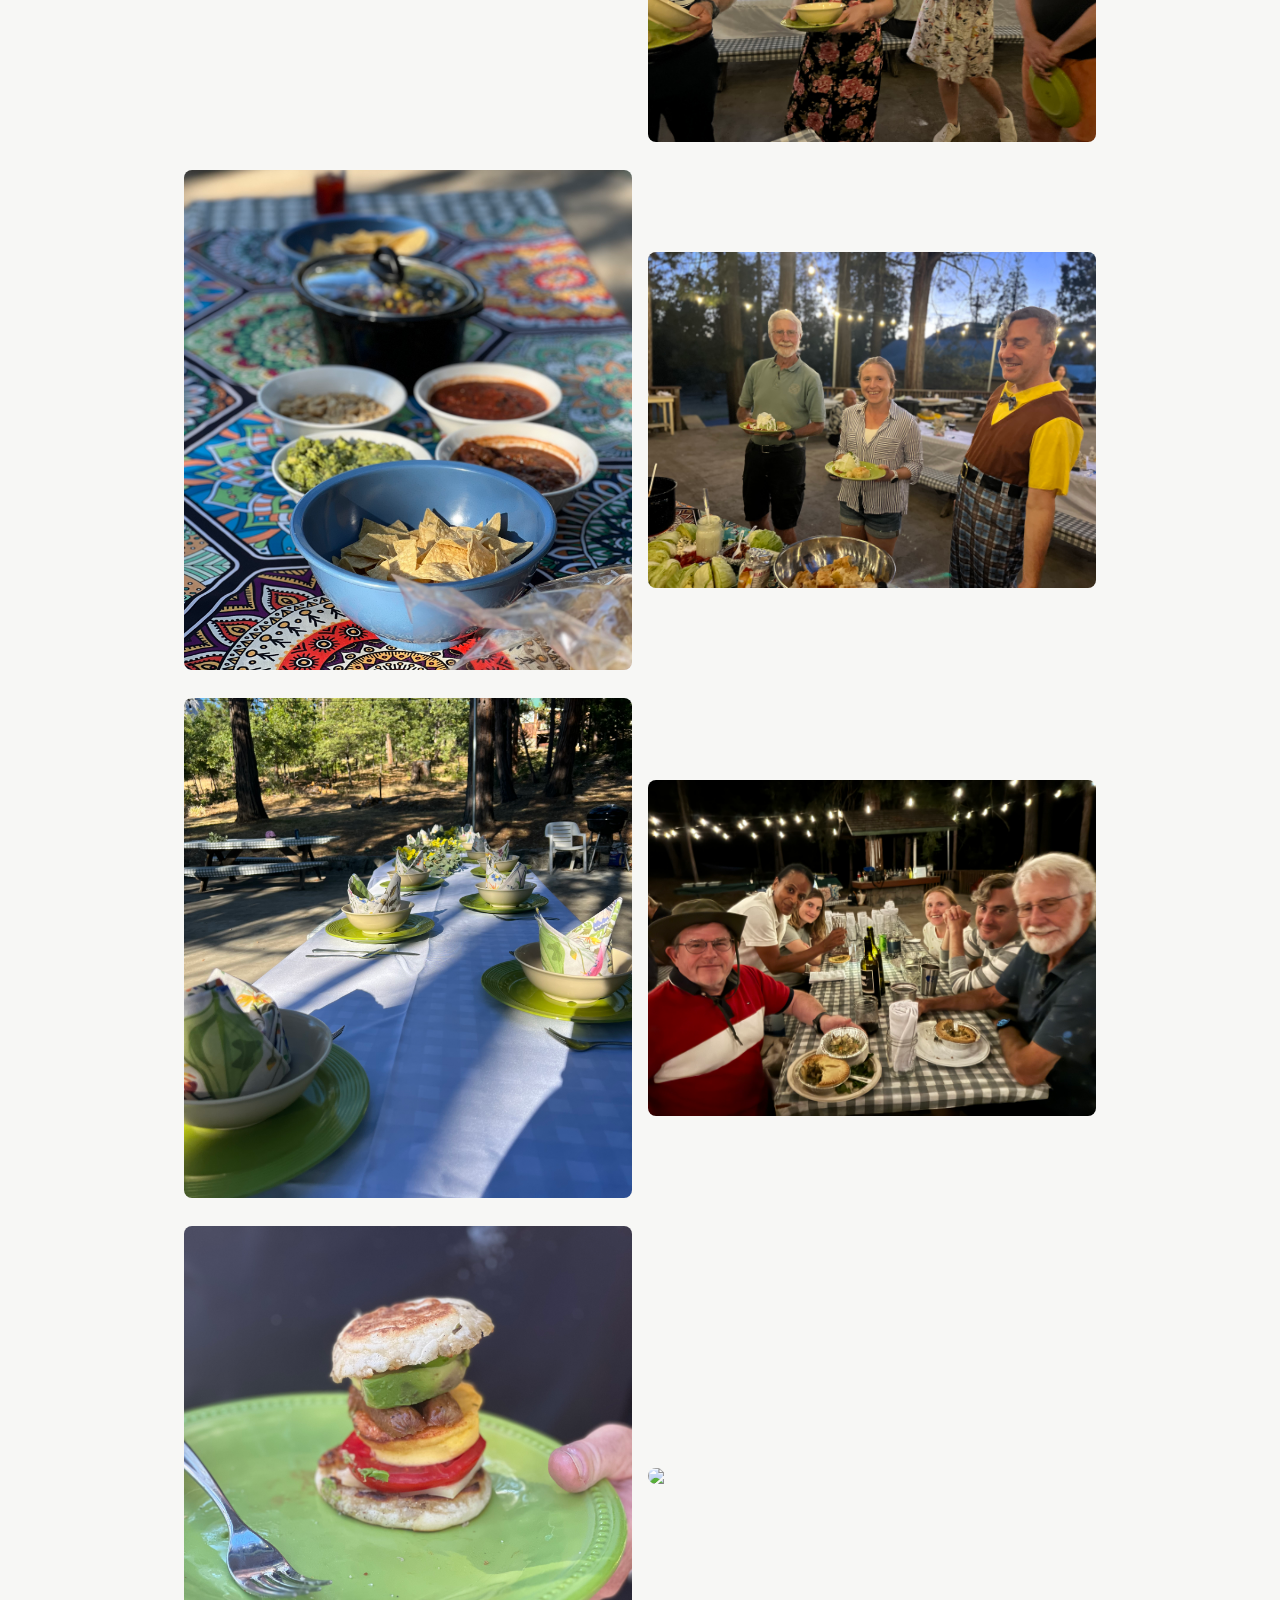
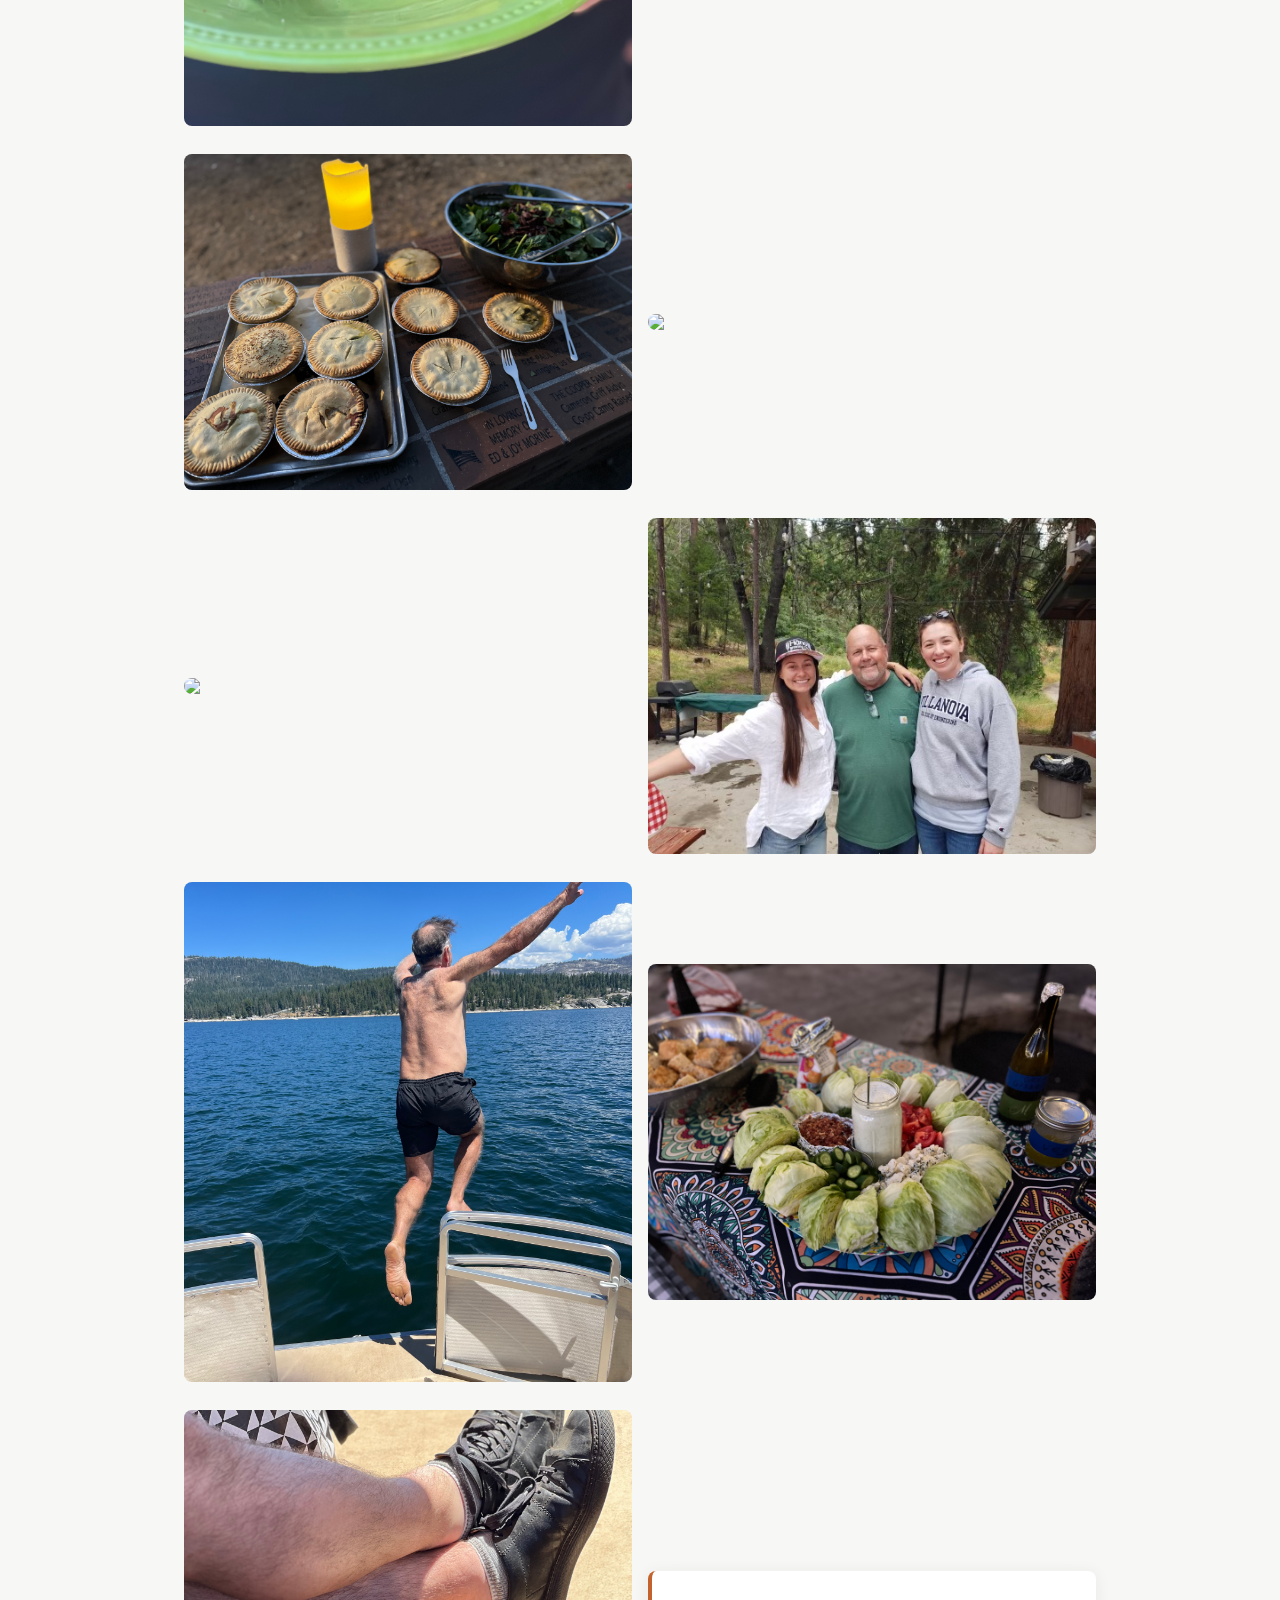
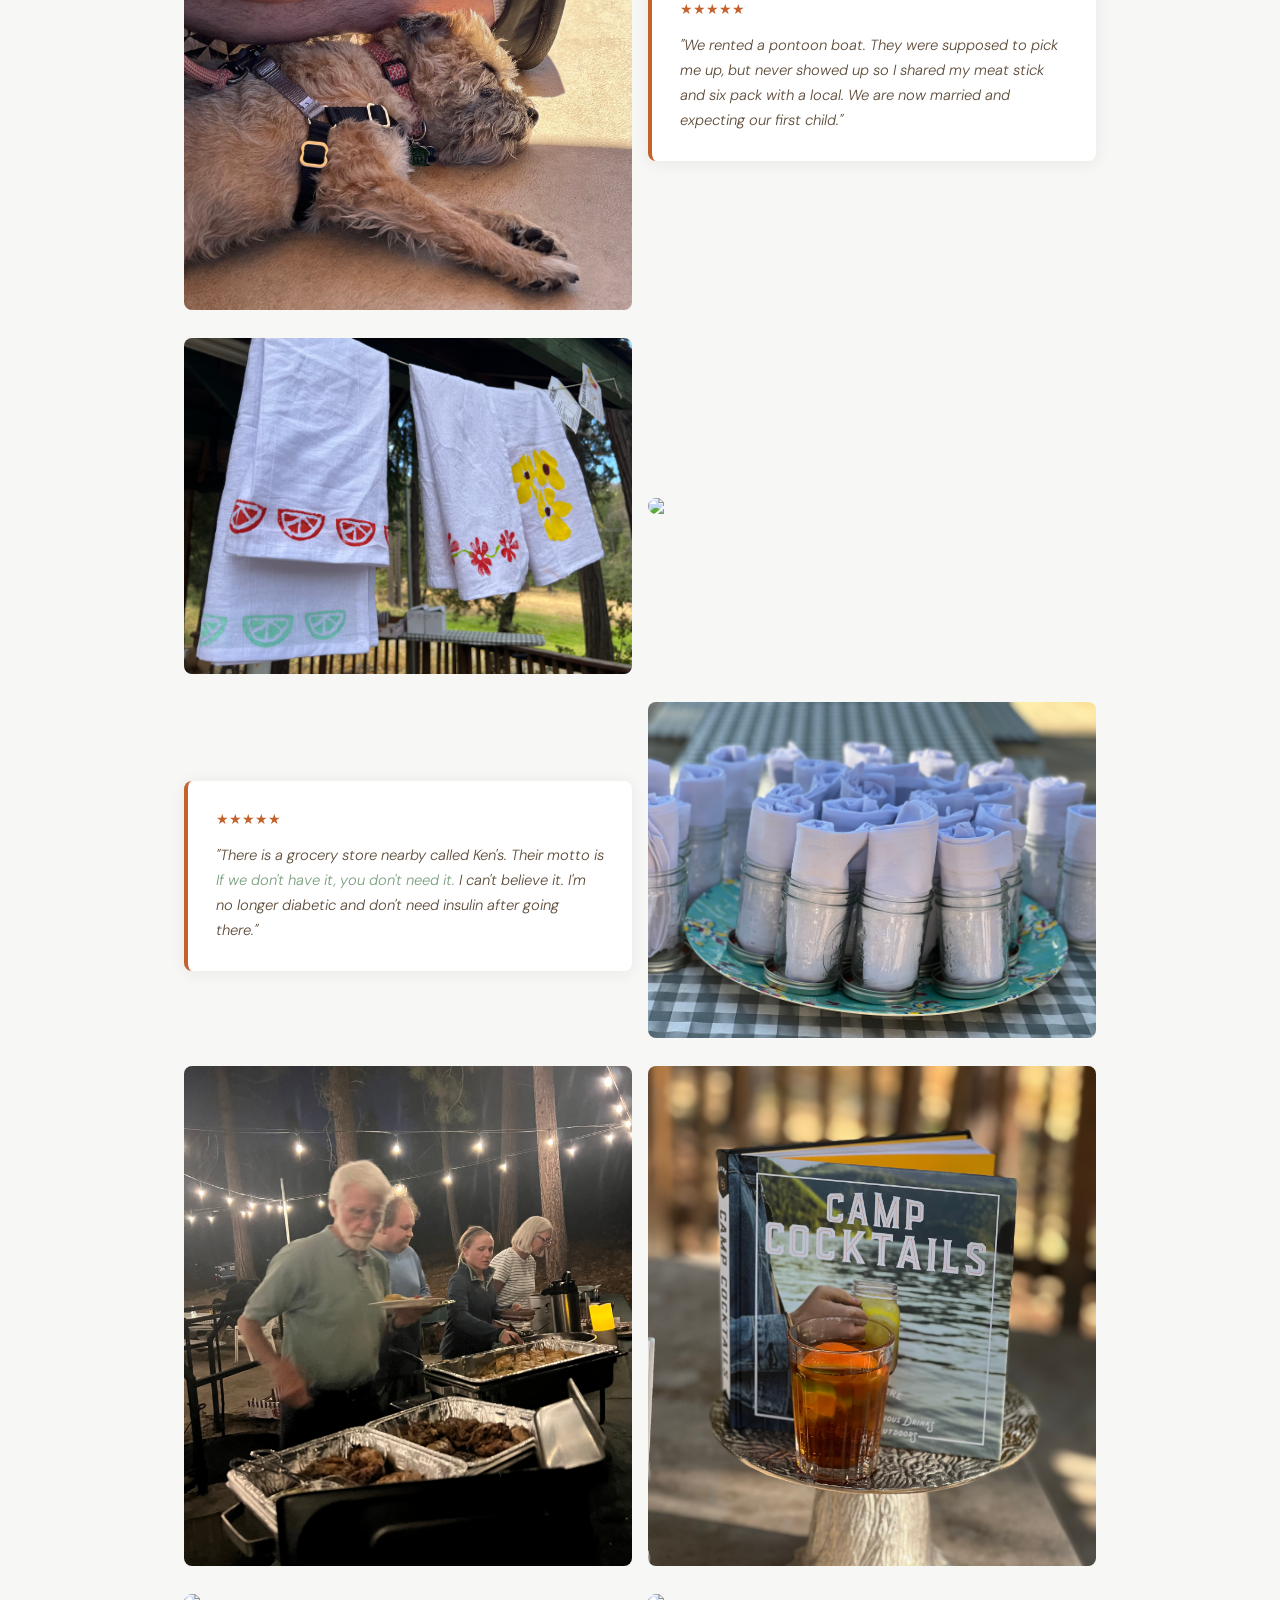
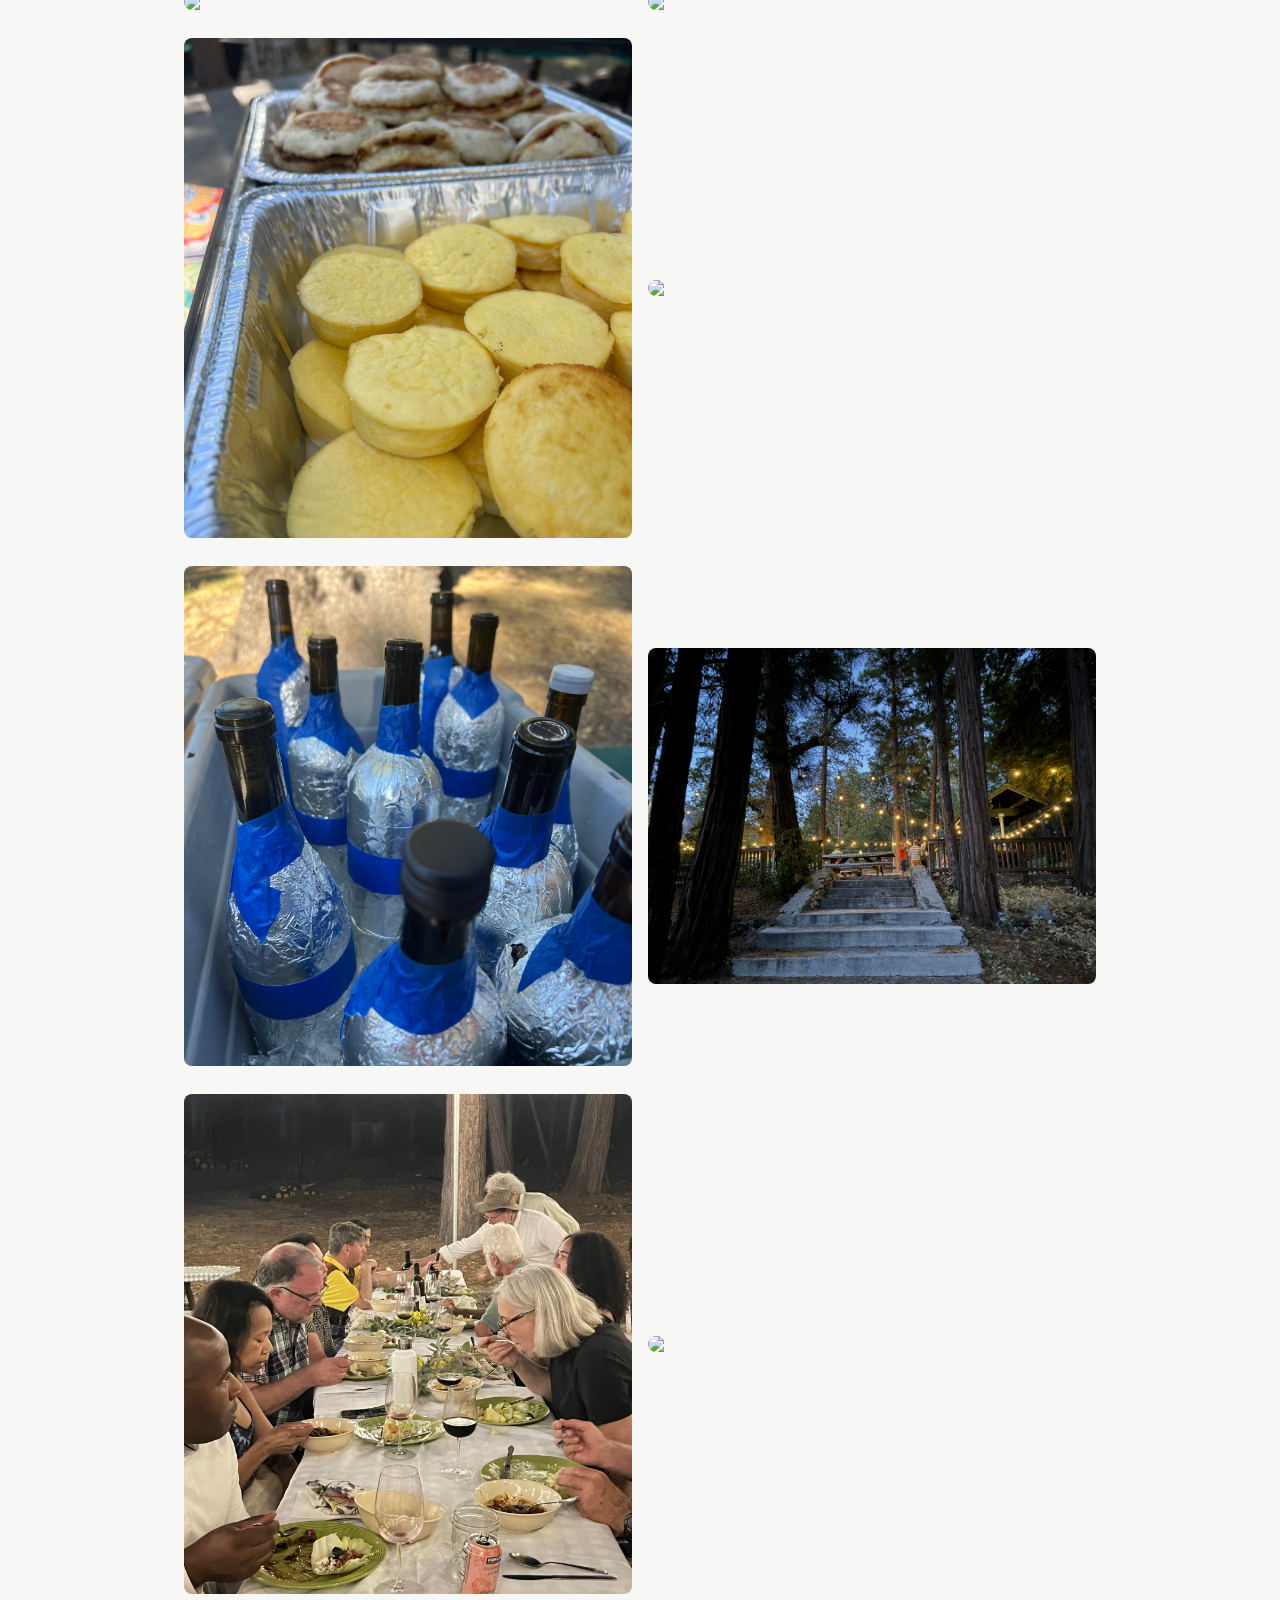
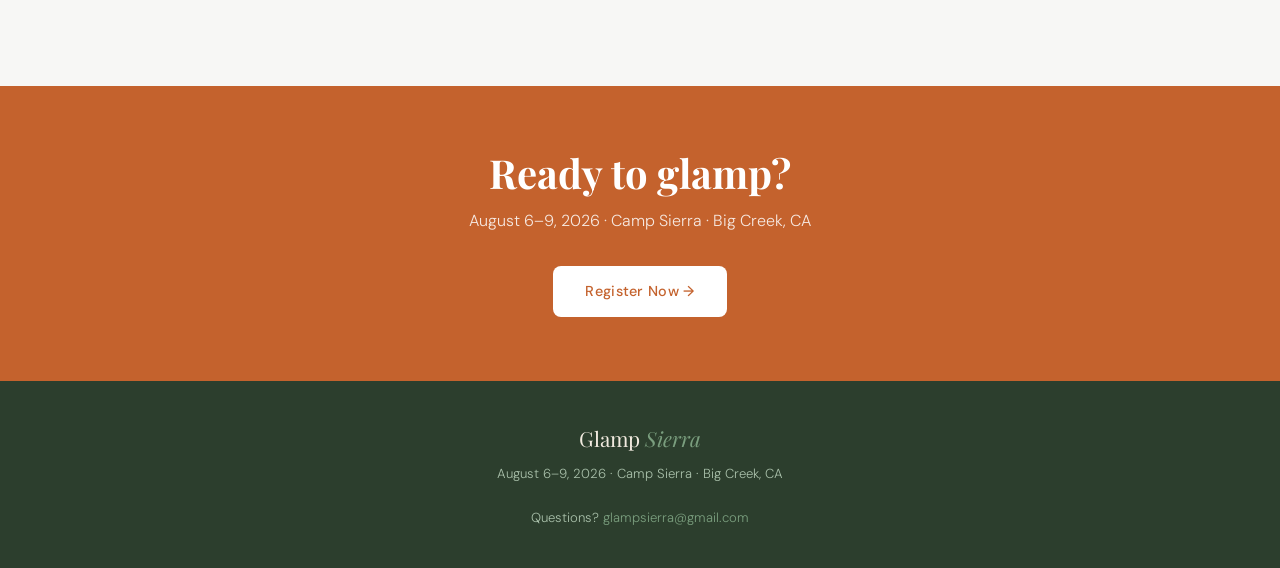
==== commit 030eb0aa: "Add files via upload" ====
--- a/index.html
+++ b/index.html
@@ -335,7 +335,7 @@
         <img src="images/gallery-35.jpeg">
         <img src="images/gallery-36.jpeg">
         <img src="images/gallery-37.jpeg">
-        <img src="images/gallery-37.jpeg">
+        <img src="images/gallery-38.jpeg">
         <img src="images/gallery-39.jpeg">
 
         <img src="images/happy-hour-02.jpeg" class="solo">
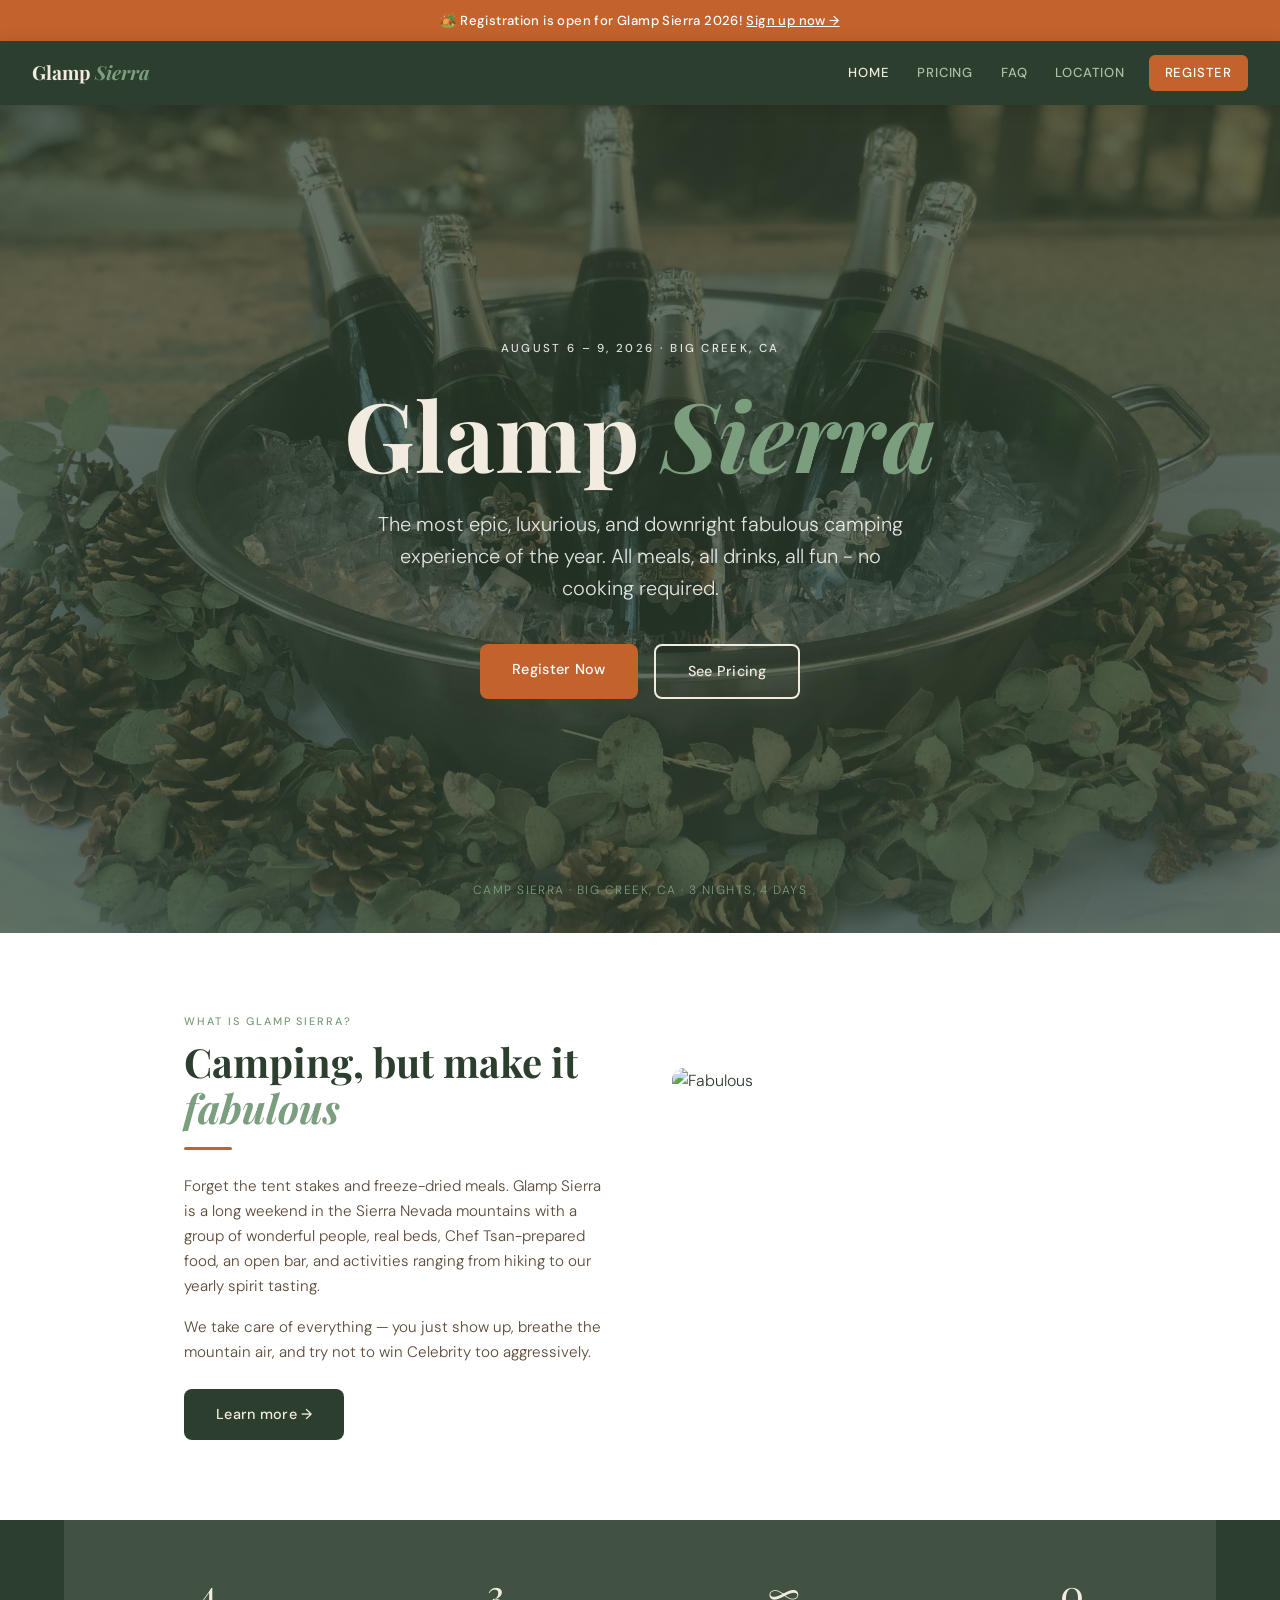
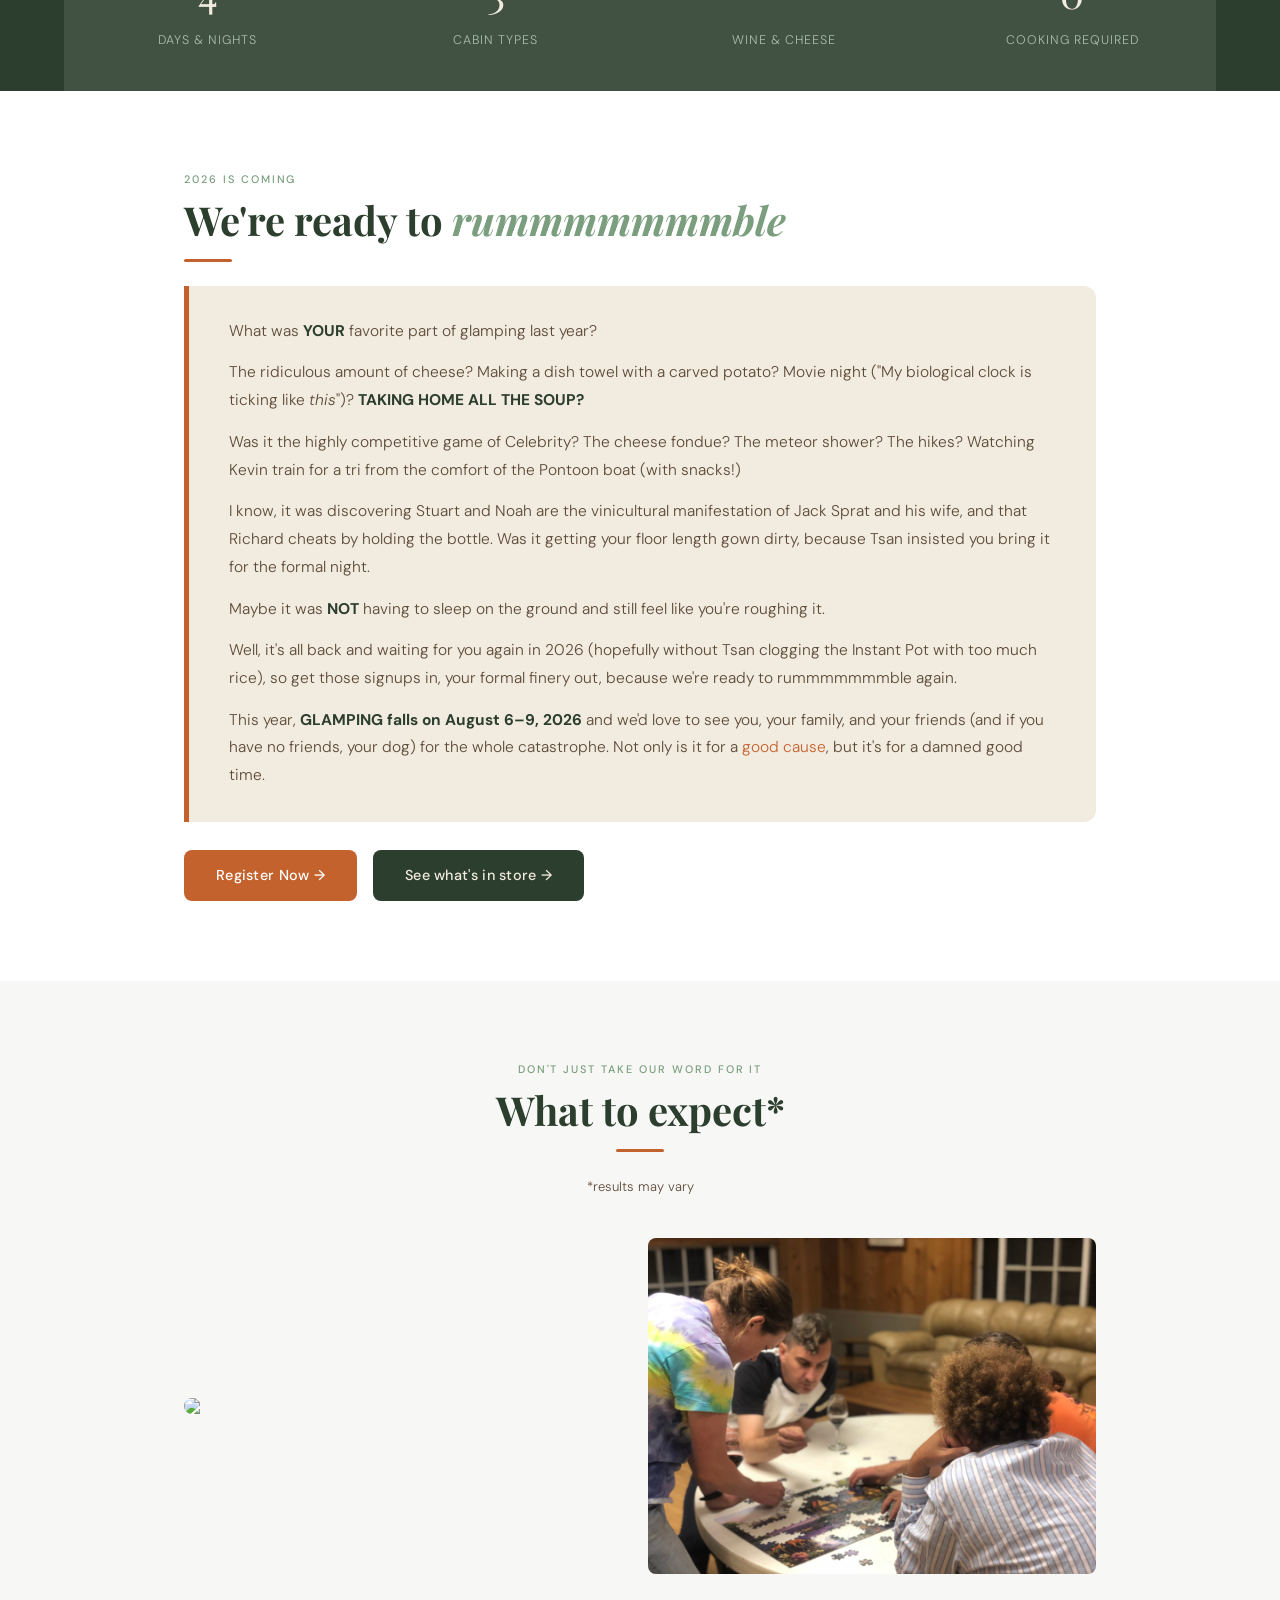
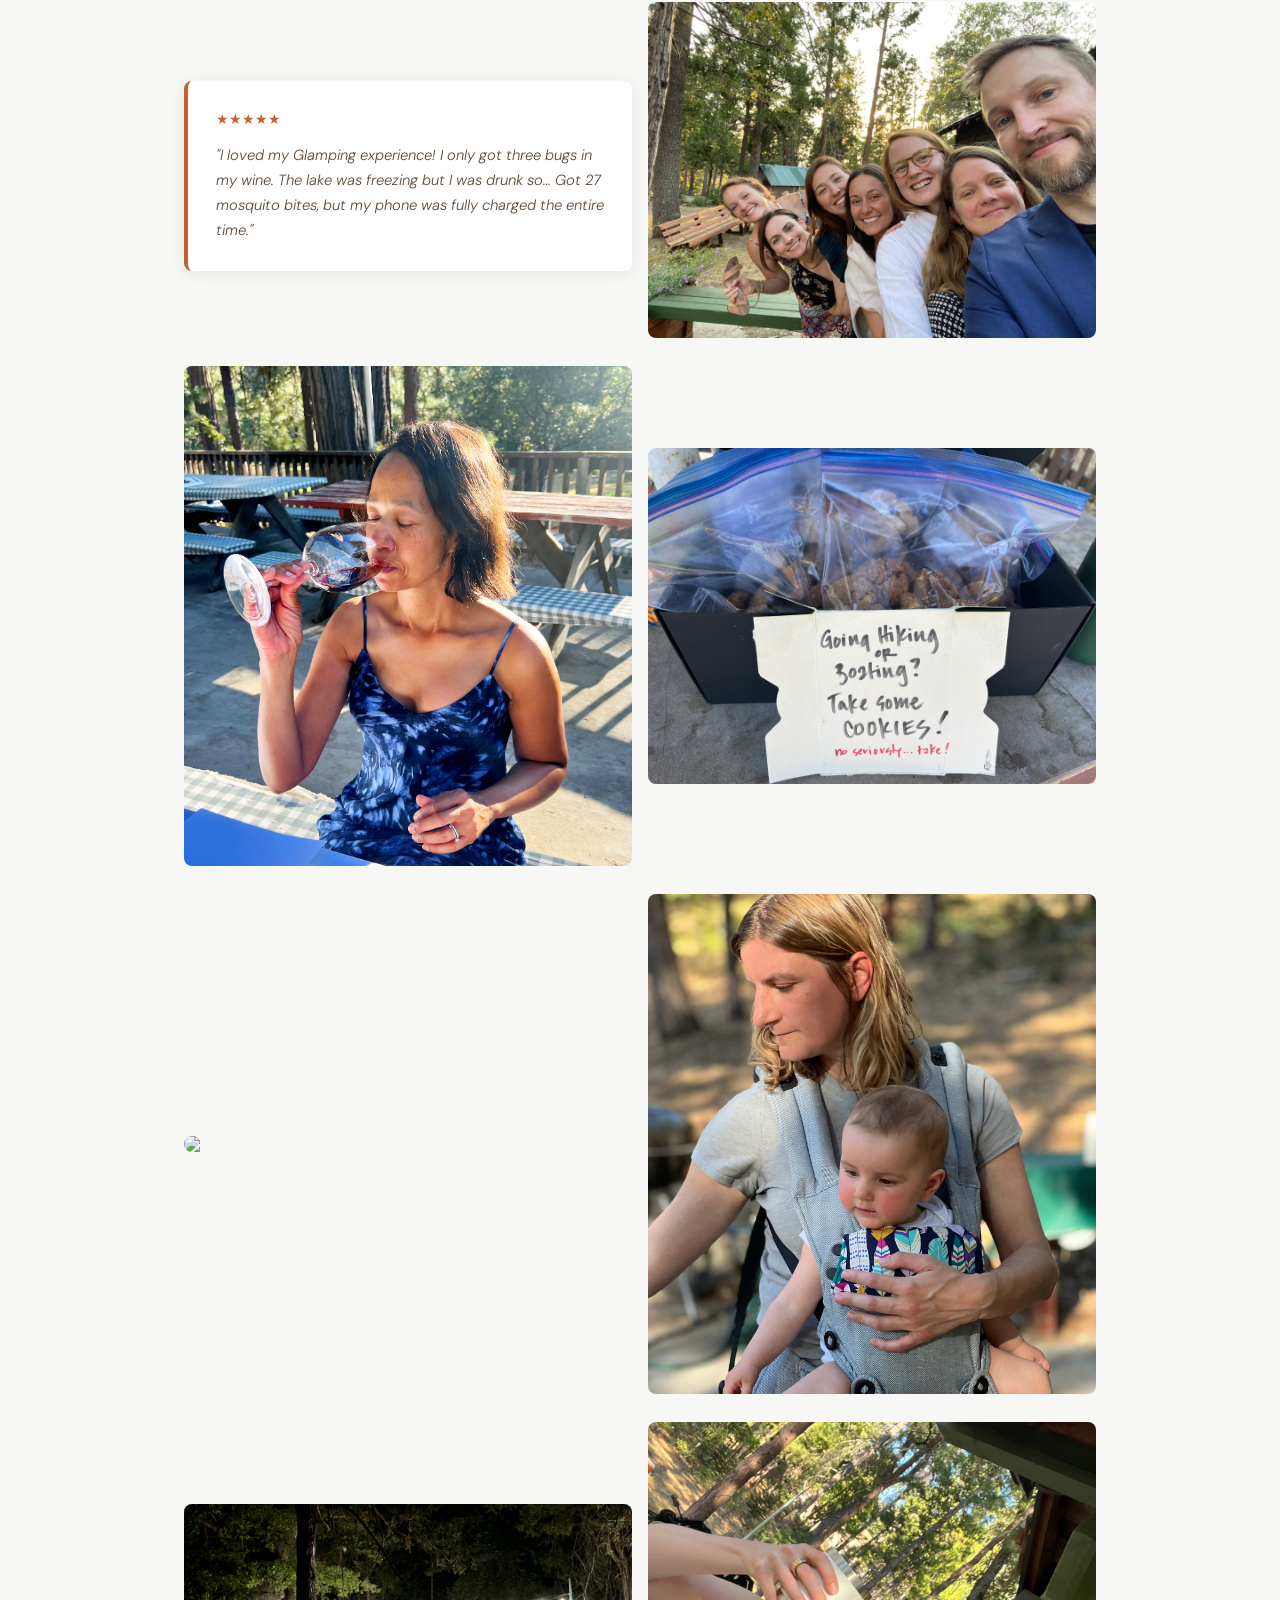
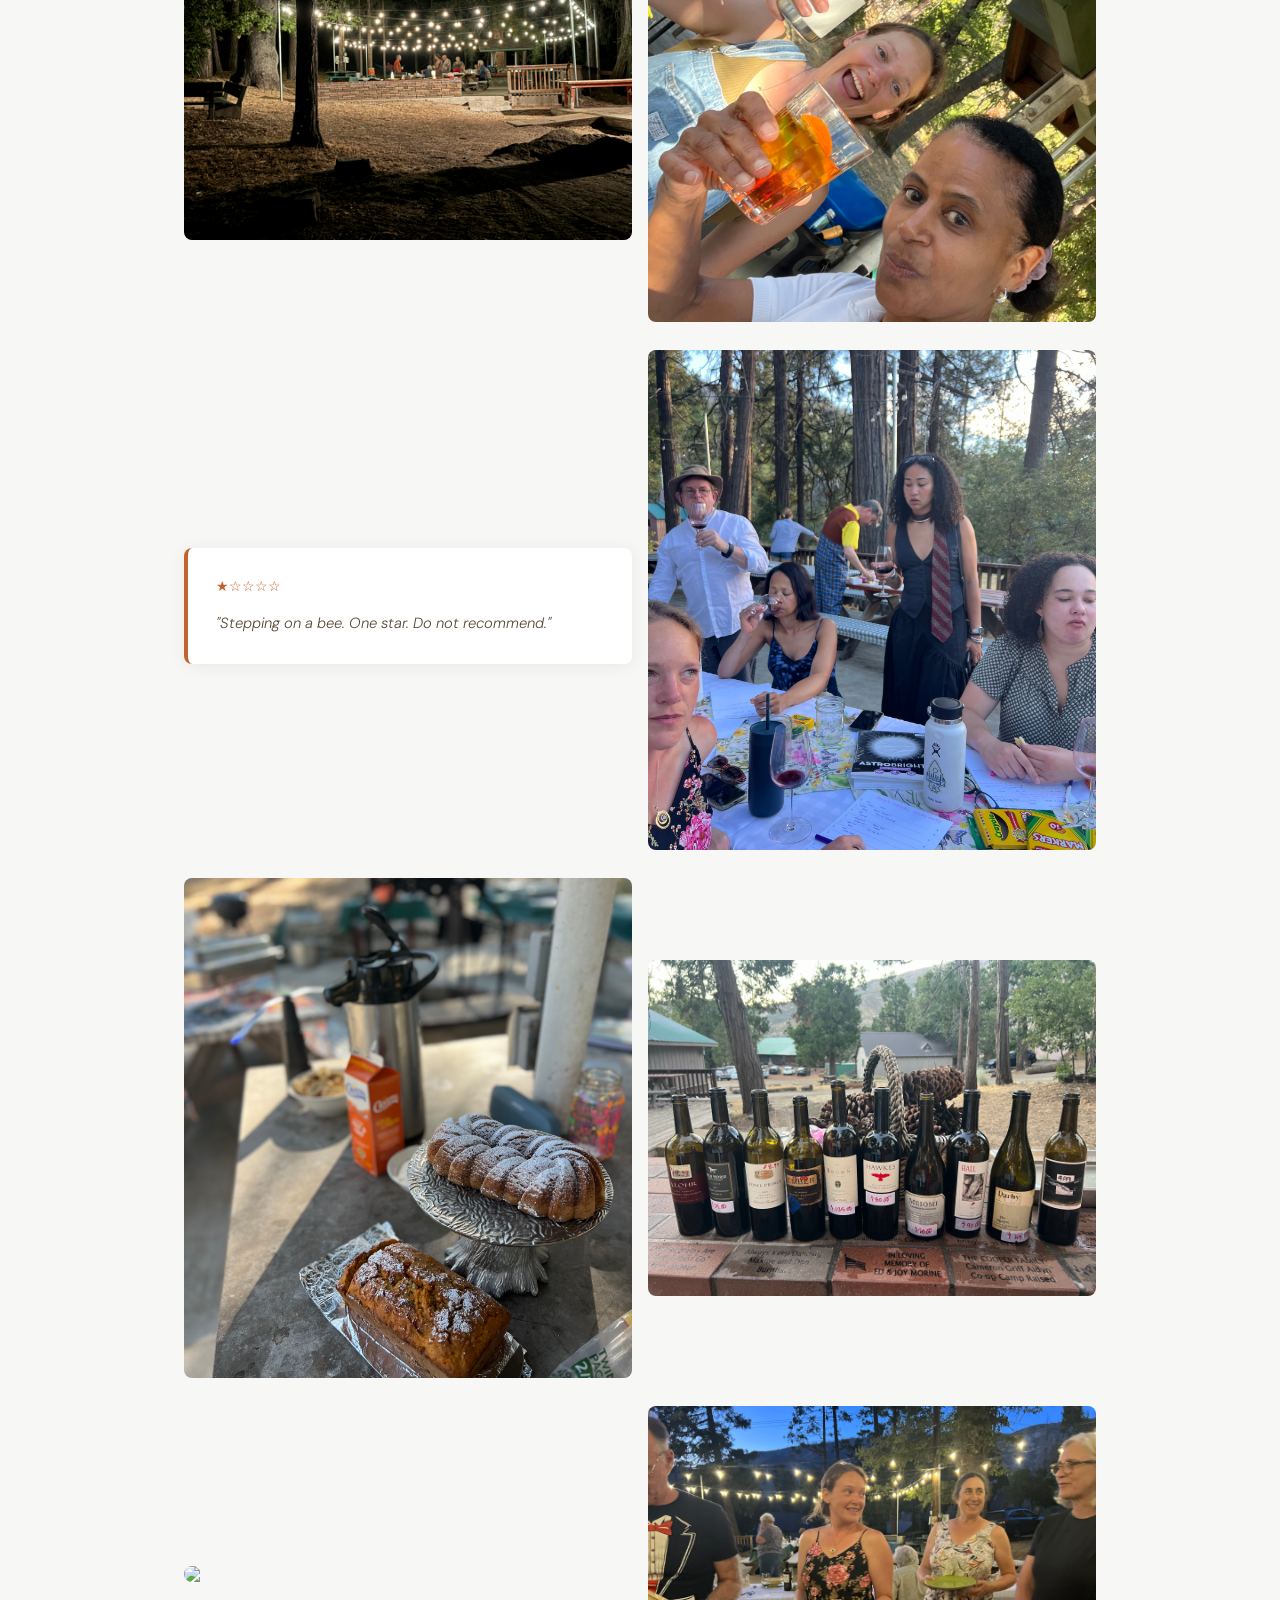
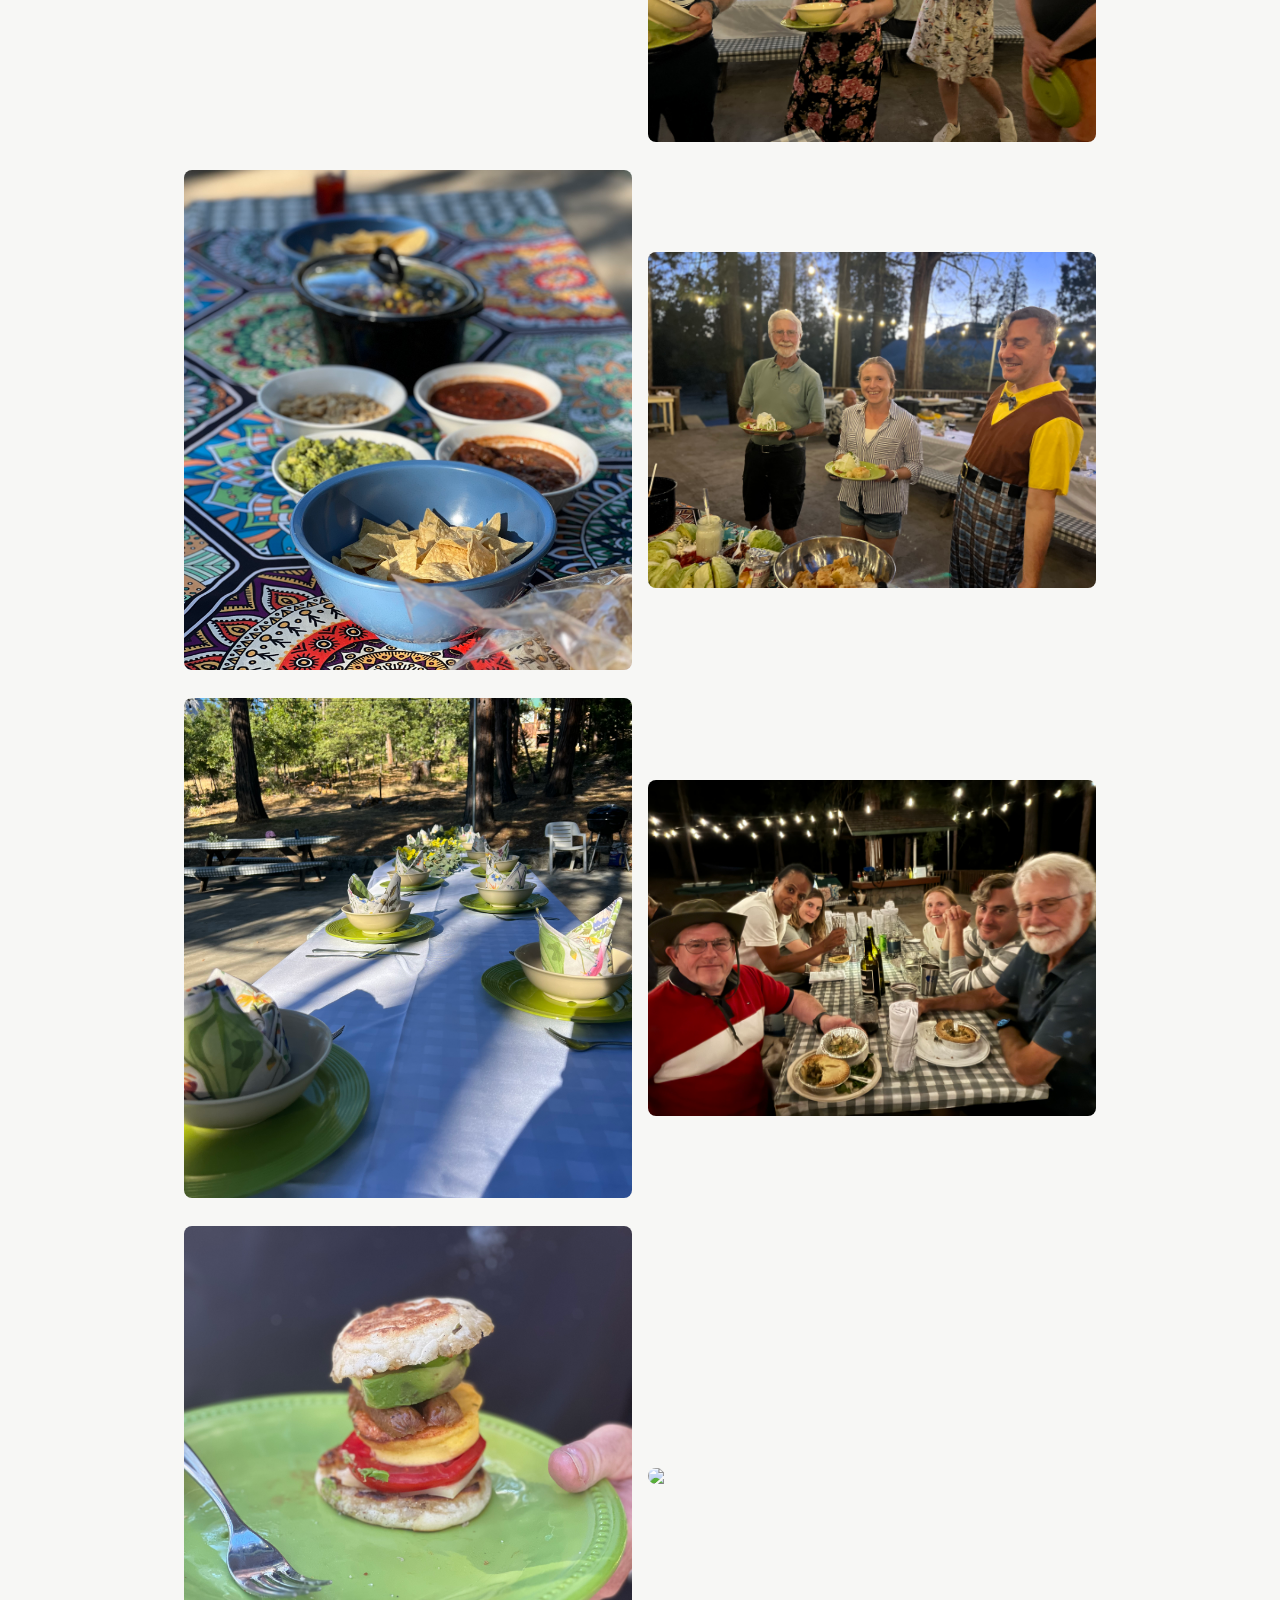
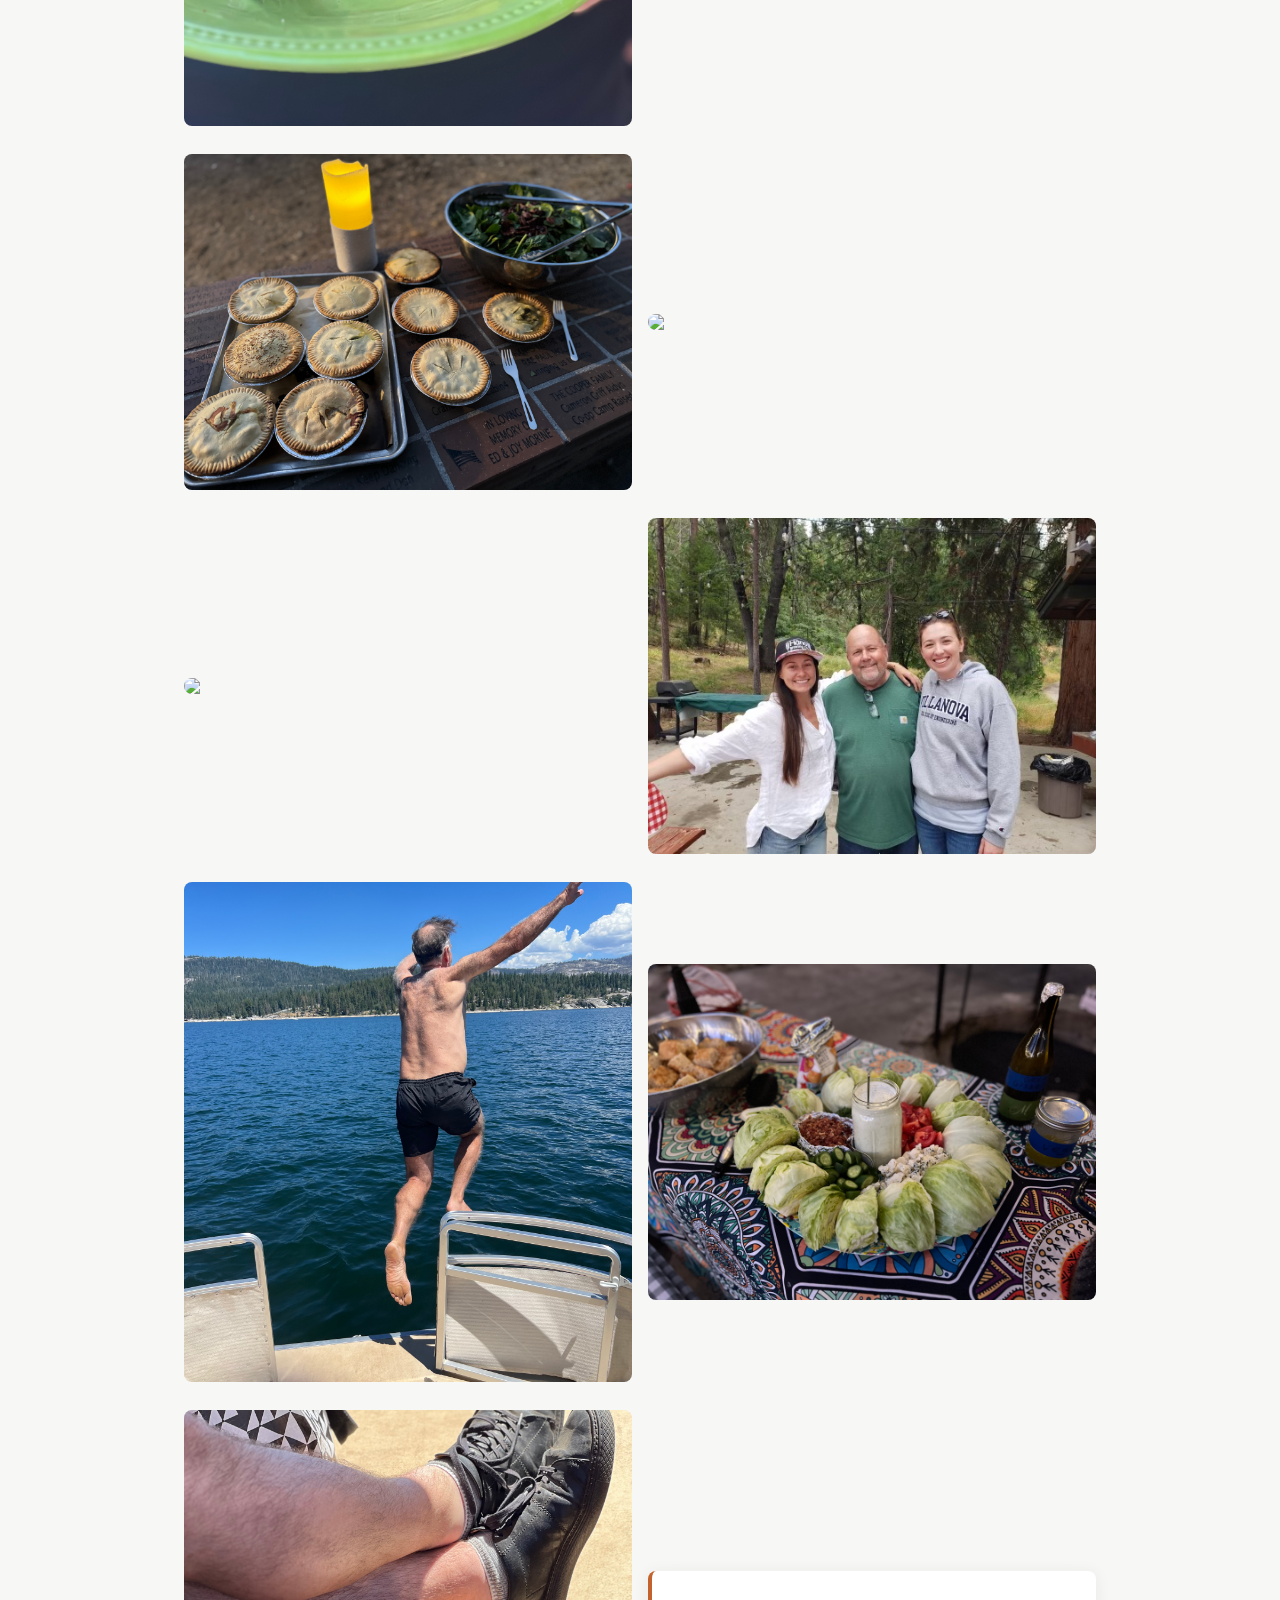
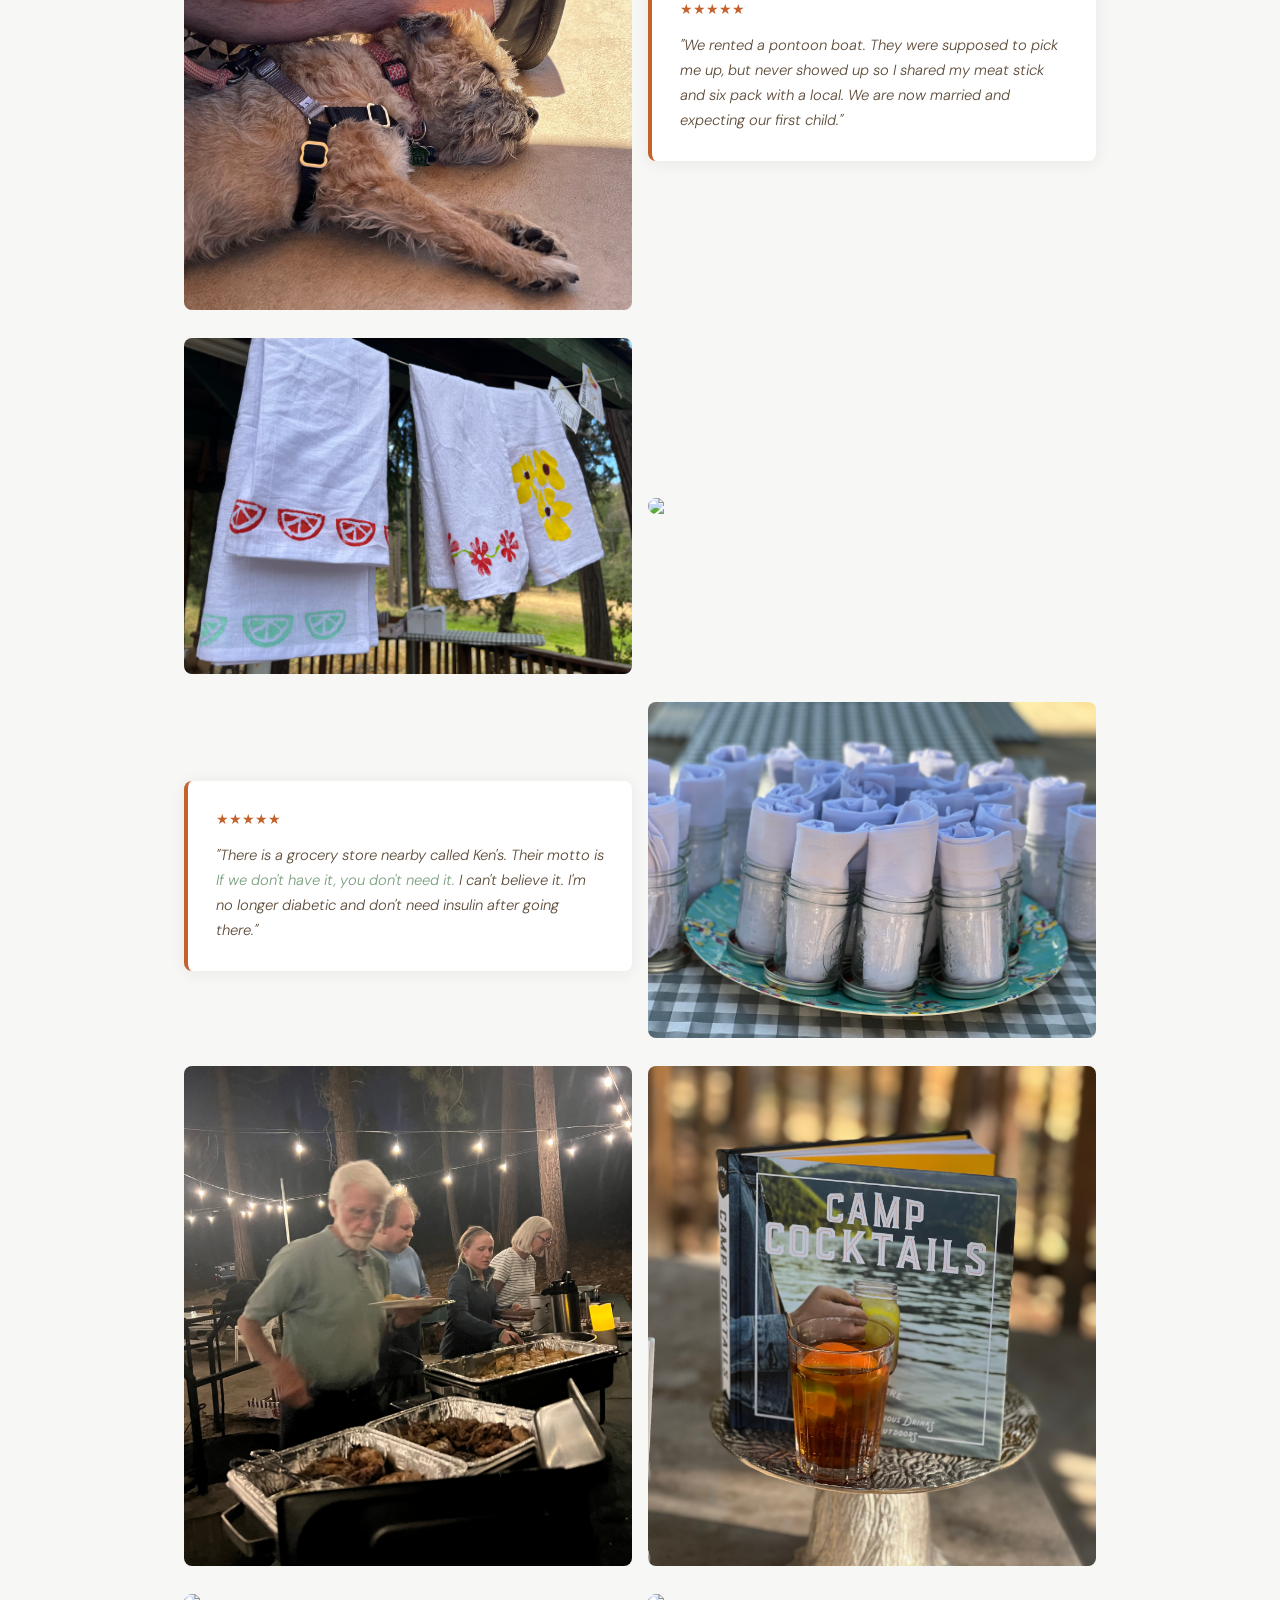
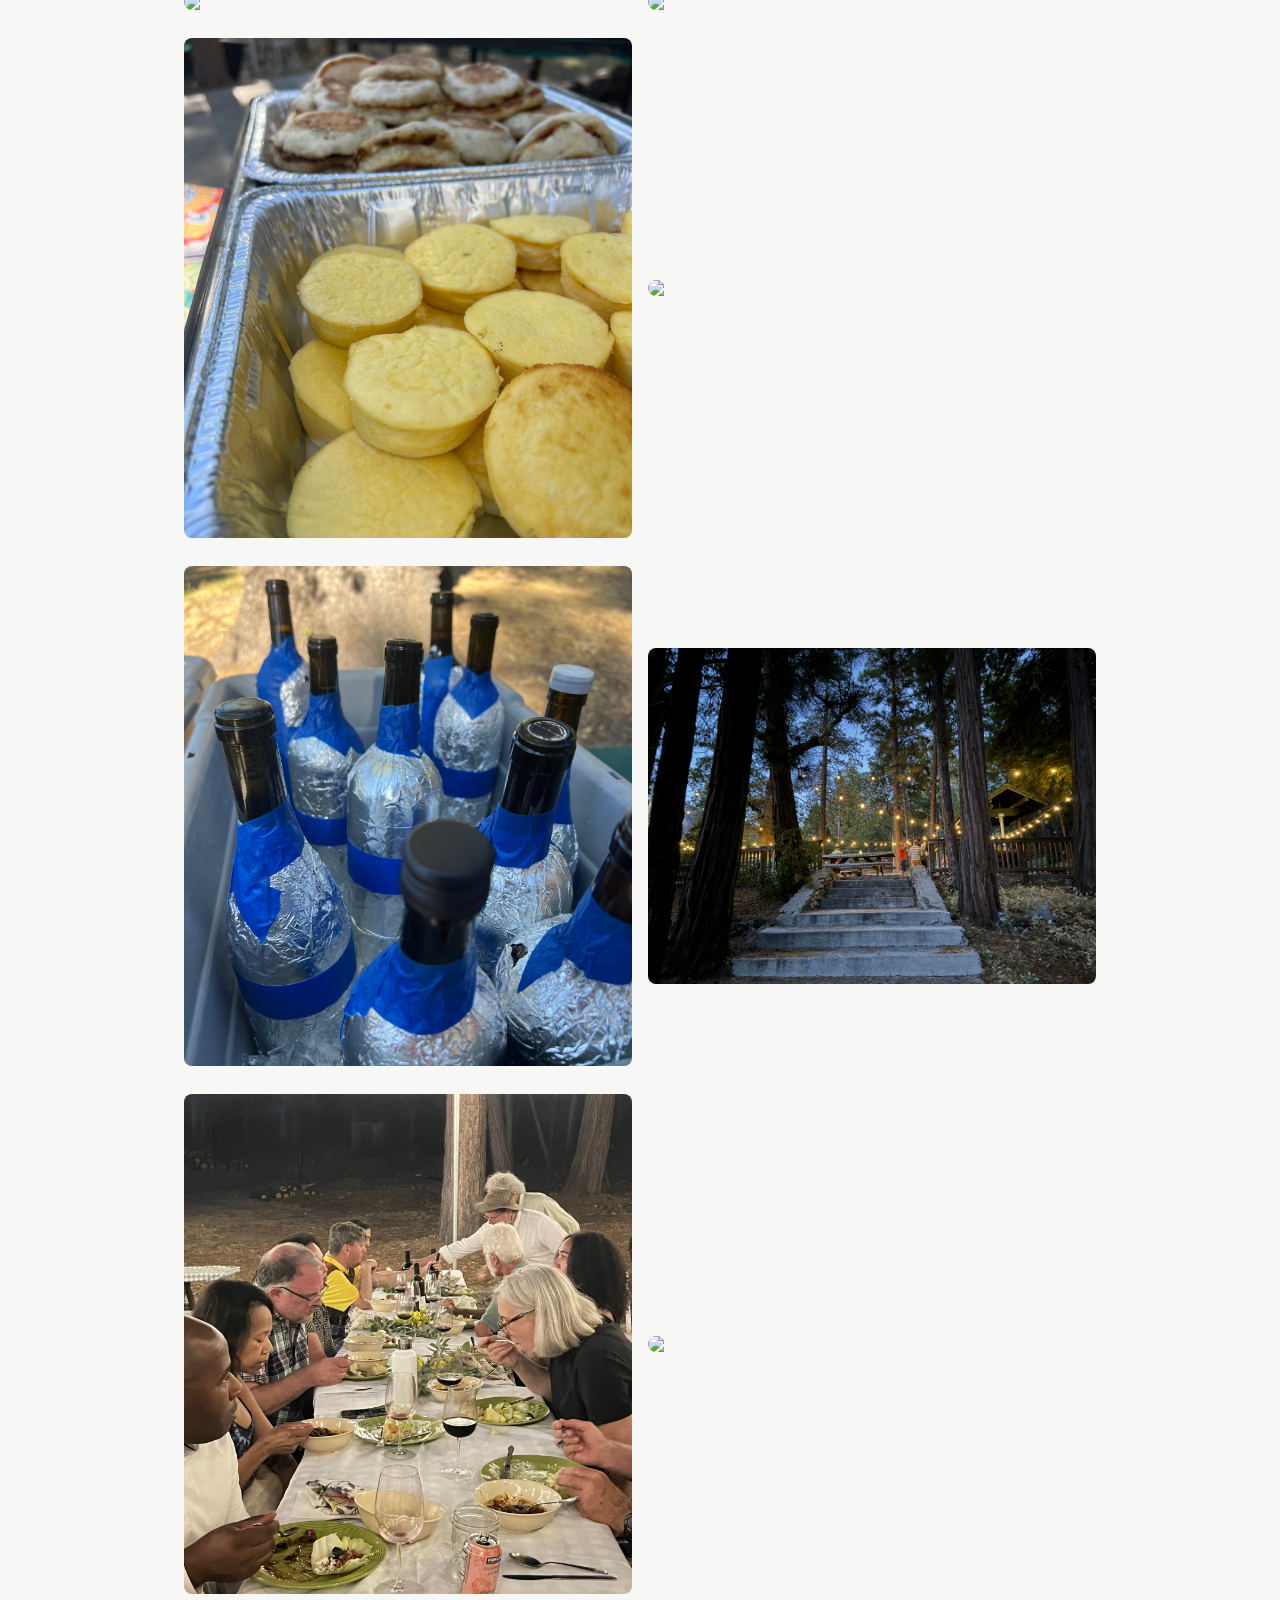
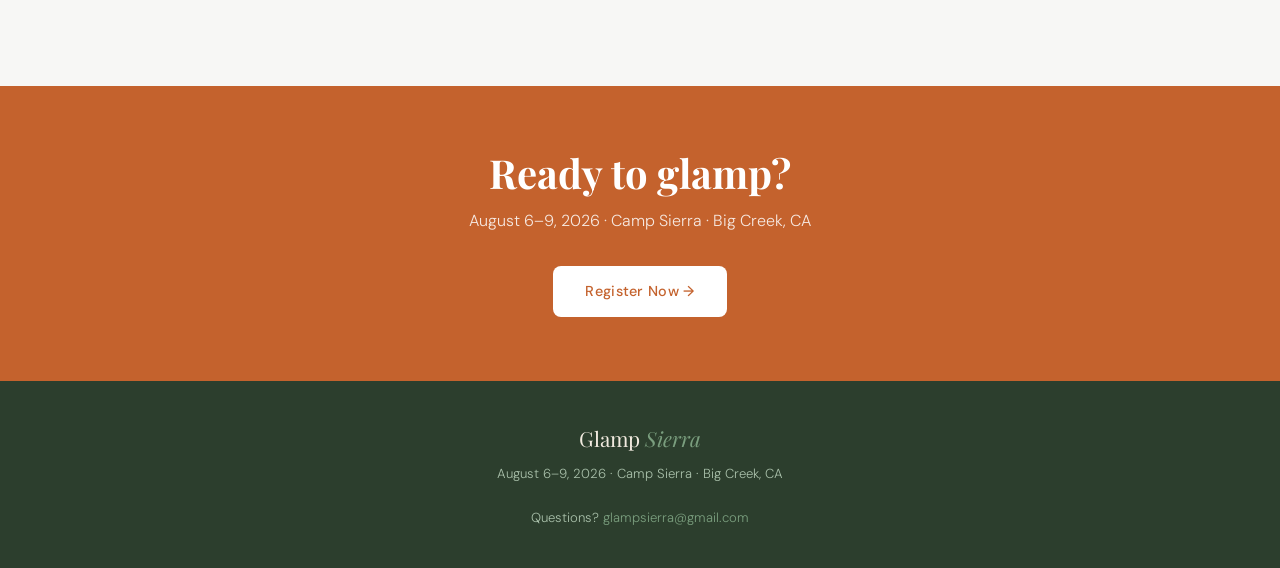
==== commit 3f35a4e6: "Add files via upload" ====
--- a/index.html
+++ b/index.html
@@ -11,9 +11,9 @@
 <meta property="og:url"         content="https://www.glampsierra.com/">
 <meta property="og:title"       content="Glamp Sierra 2026">
 <meta property="og:description" content="The most epic glamping weekend of the year. All meals, all drinks, real beds, mountain air. August 6–9, 2026 · Big Creek, CA">
-<meta property="og:image"       content="https://glampsierra.github.io/glamp-sierra/images/preview.jpeg">
+<meta property="og:image"       content="https://www.glampsierra.com/images/preview.jpeg">
 <meta name="twitter:card"       content="summary_large_image">
-<meta name="twitter:image"      content="https://glampsierra.github.io/glamp-sierra/images/preview.jpeg">
+<meta name="twitter:image"      content="https://www.glampsierra.com/images/preview.jpeg">
 <link href="https://fonts.googleapis.com/css2?family=Playfair+Display:ital,wght@0,700;1,400&family=DM+Sans:wght@300;400;500&display=swap" rel="stylesheet">
 <link rel="stylesheet" href="shared.css">
 <style>
@@ -278,7 +278,7 @@
         <img src="images/gallery-02.jpeg">
 
         <div class="gallery-testimonial">
-          <div class="stars">★★★★☆</div>
+          <div class="stars">★★★★★</div>
           <p>"I loved my Glamping experience! I only got three bugs in my wine. The lake was freezing but I was drunk so… Got 27 mosquito bites, but my phone was fully charged the entire time."</p>
         </div>
         <img src="images/gallery-03.jpeg">
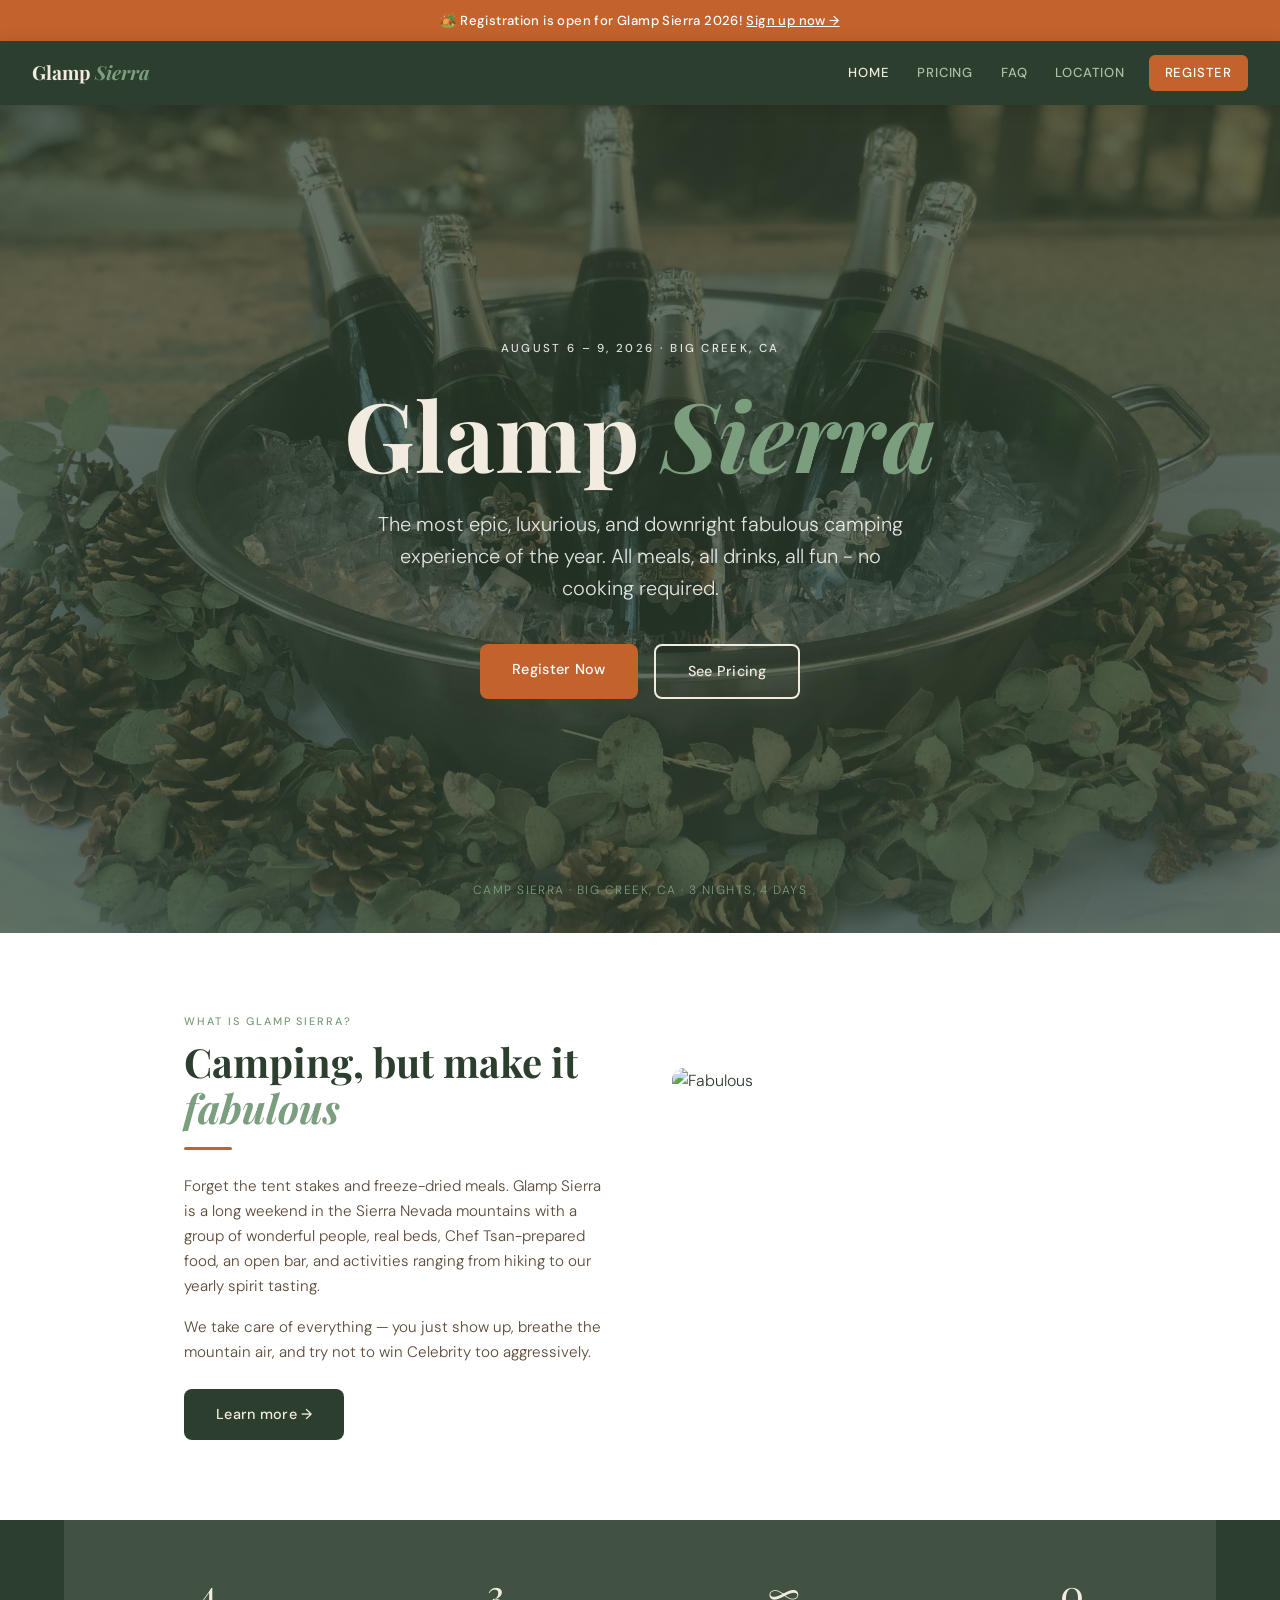
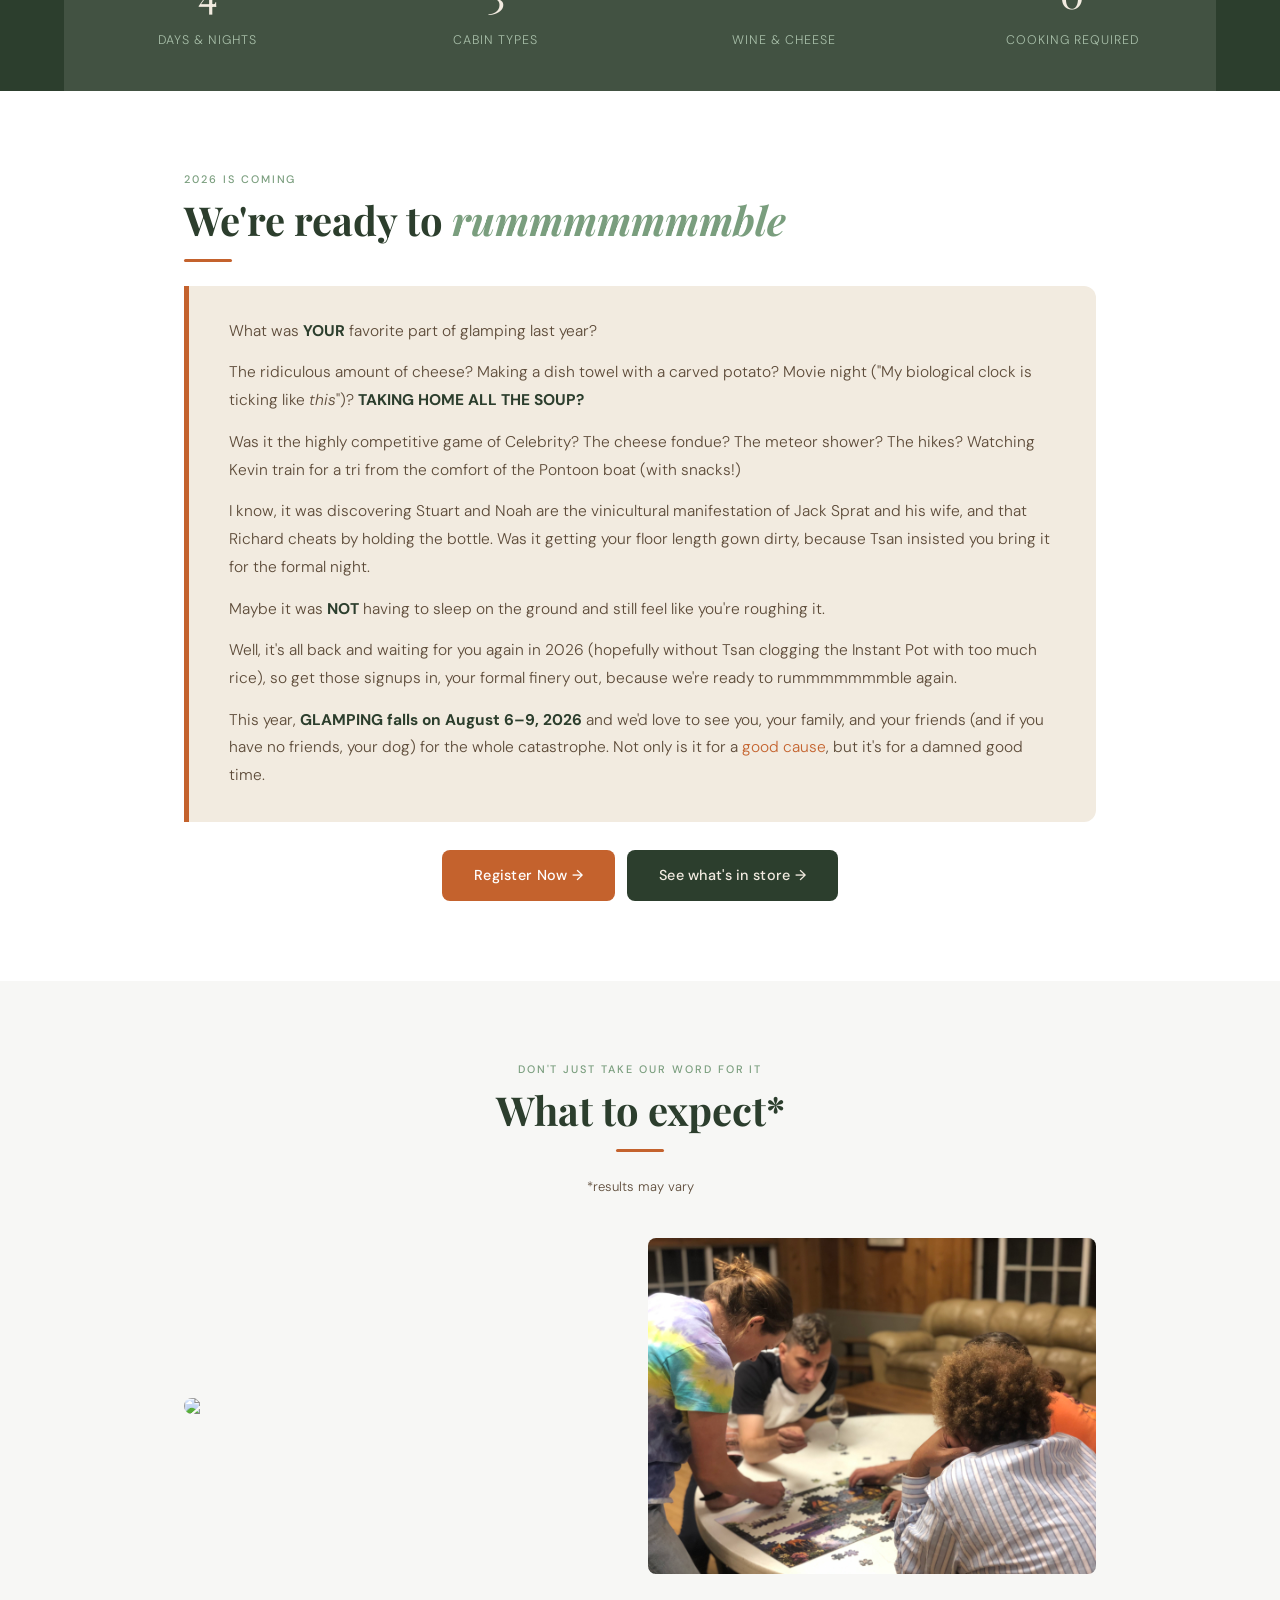
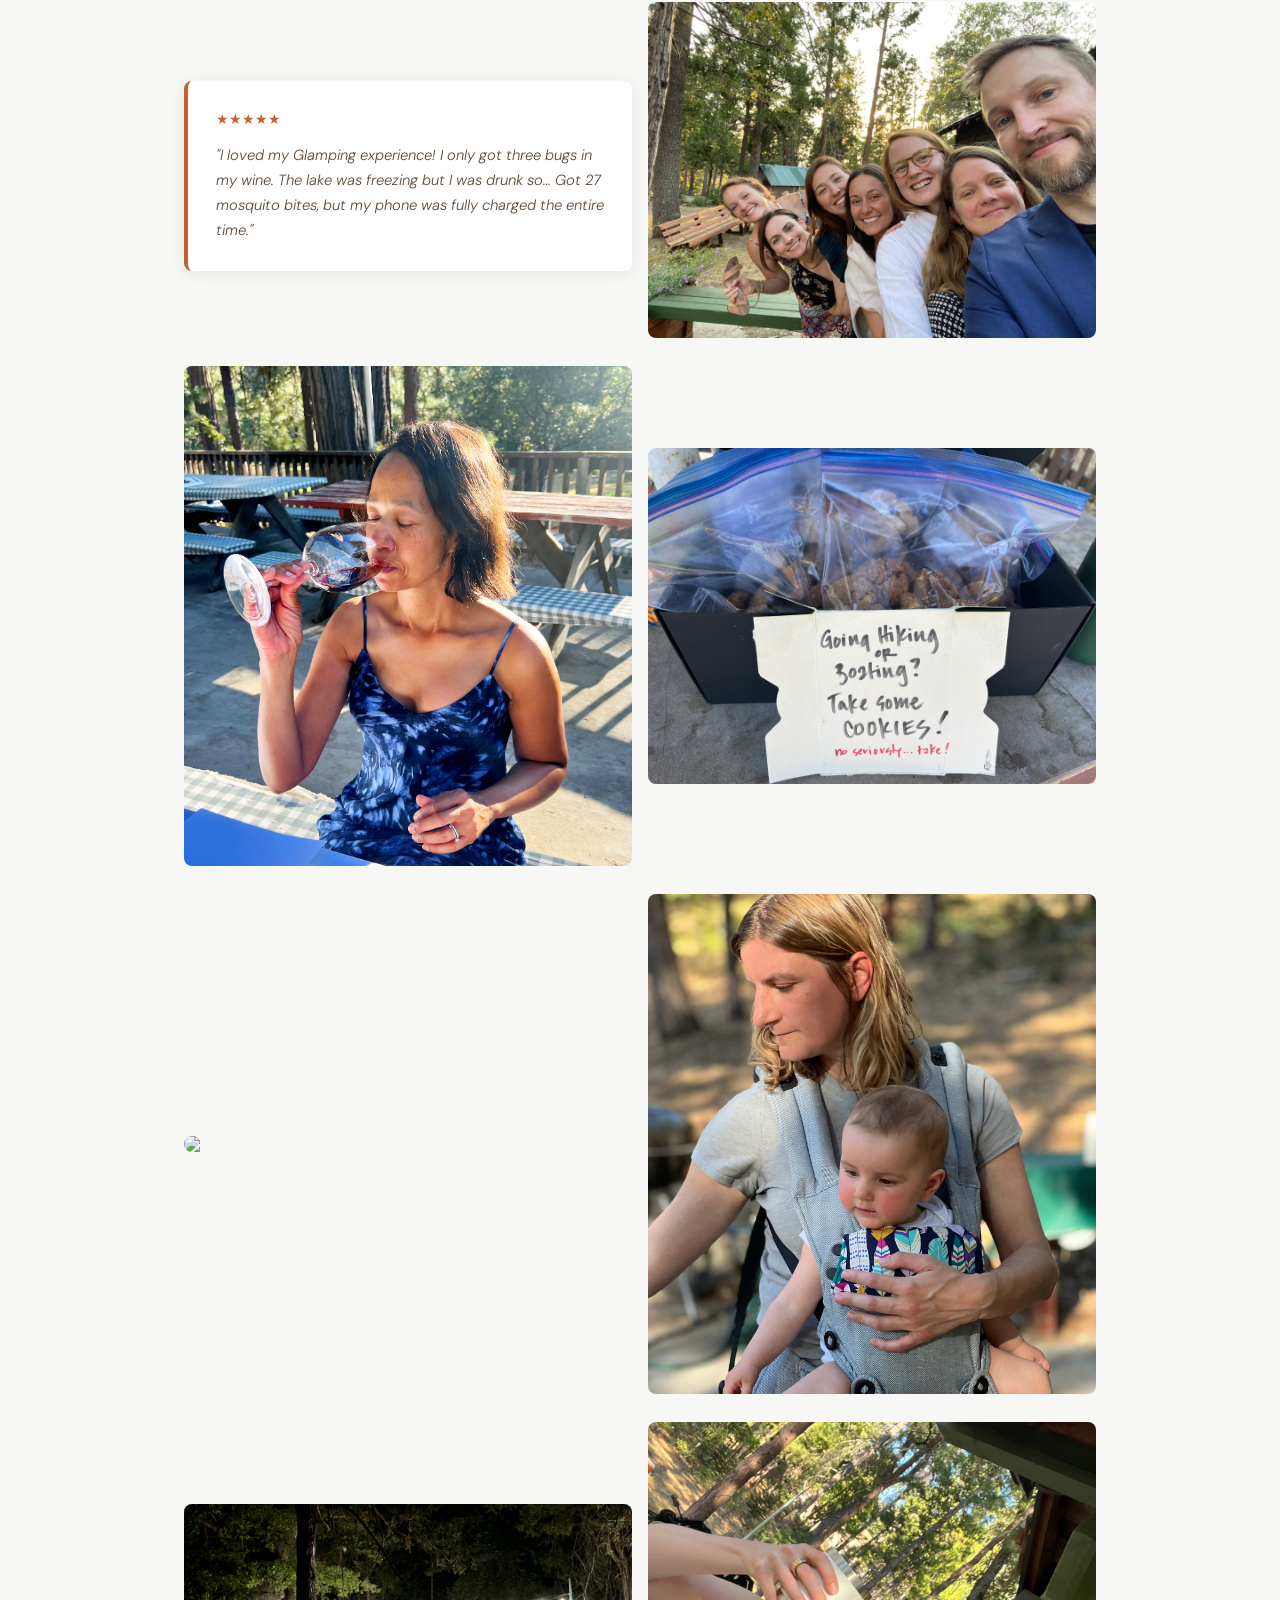
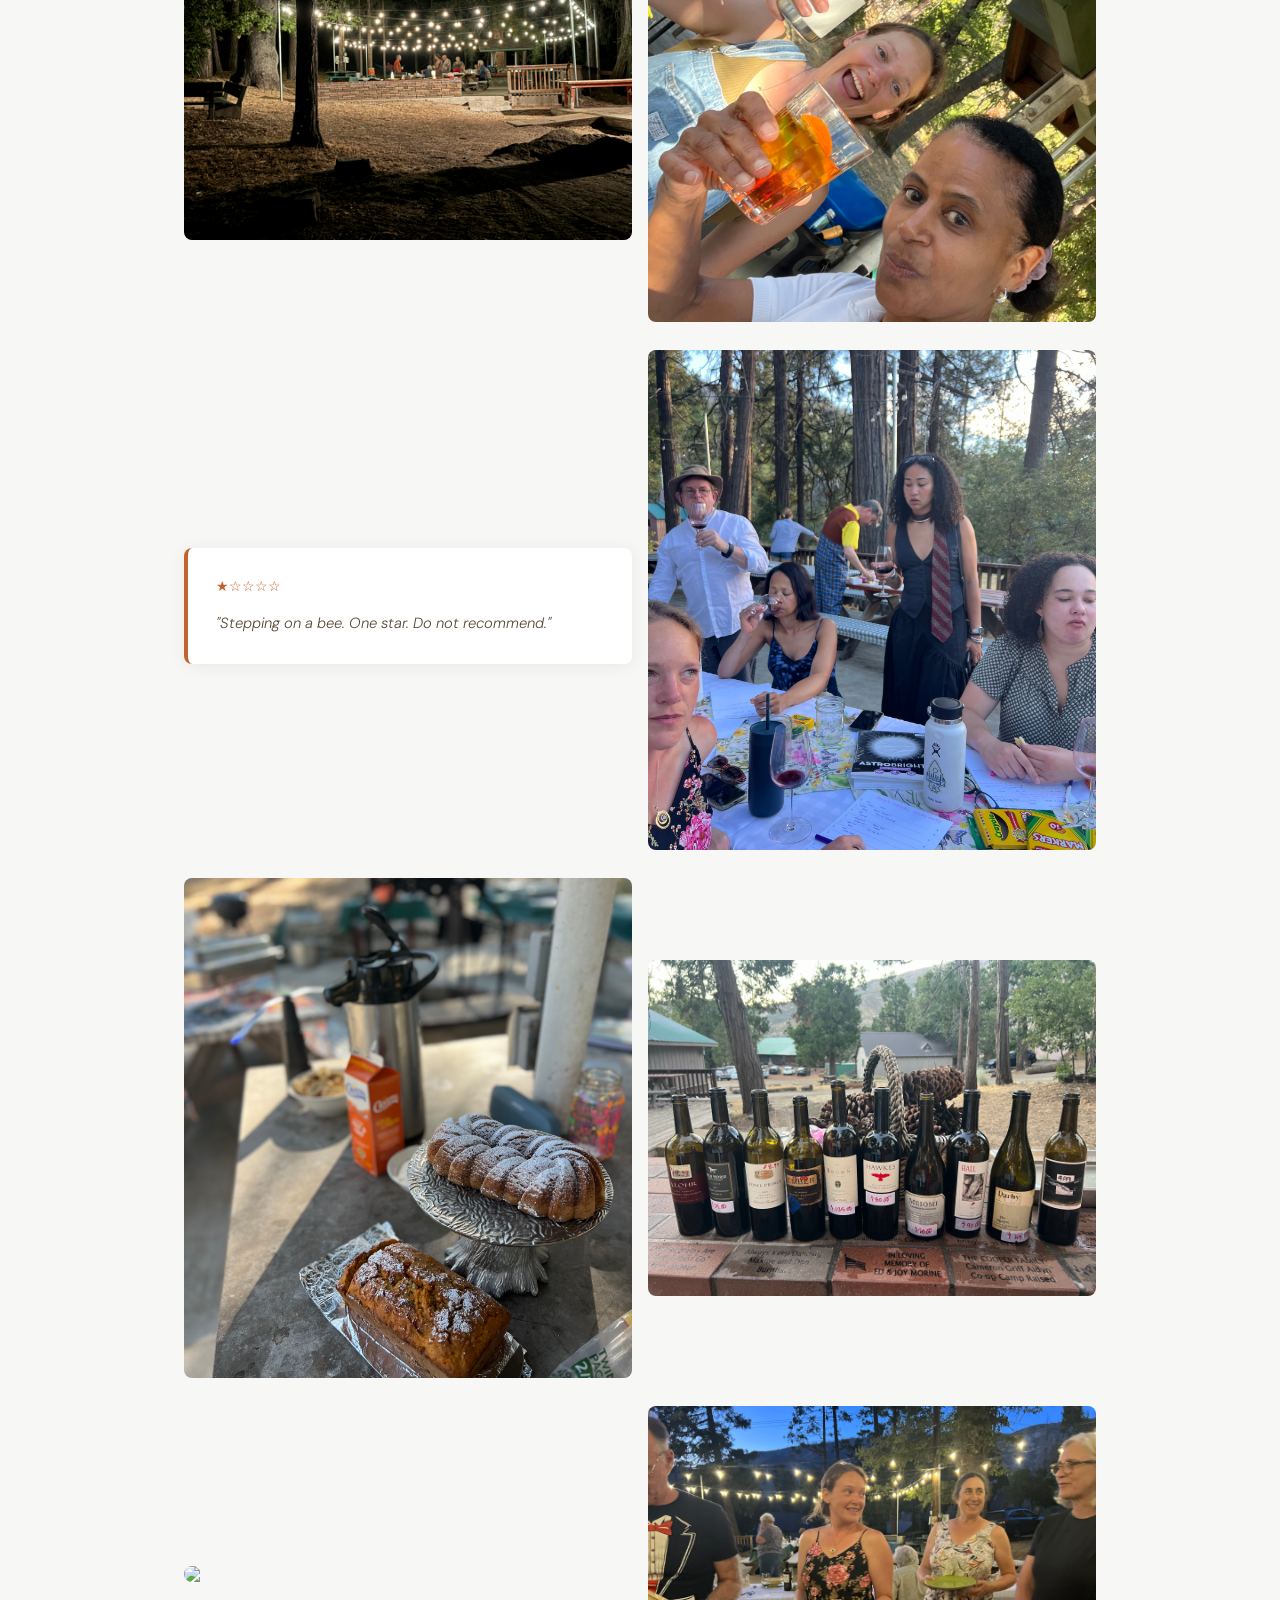
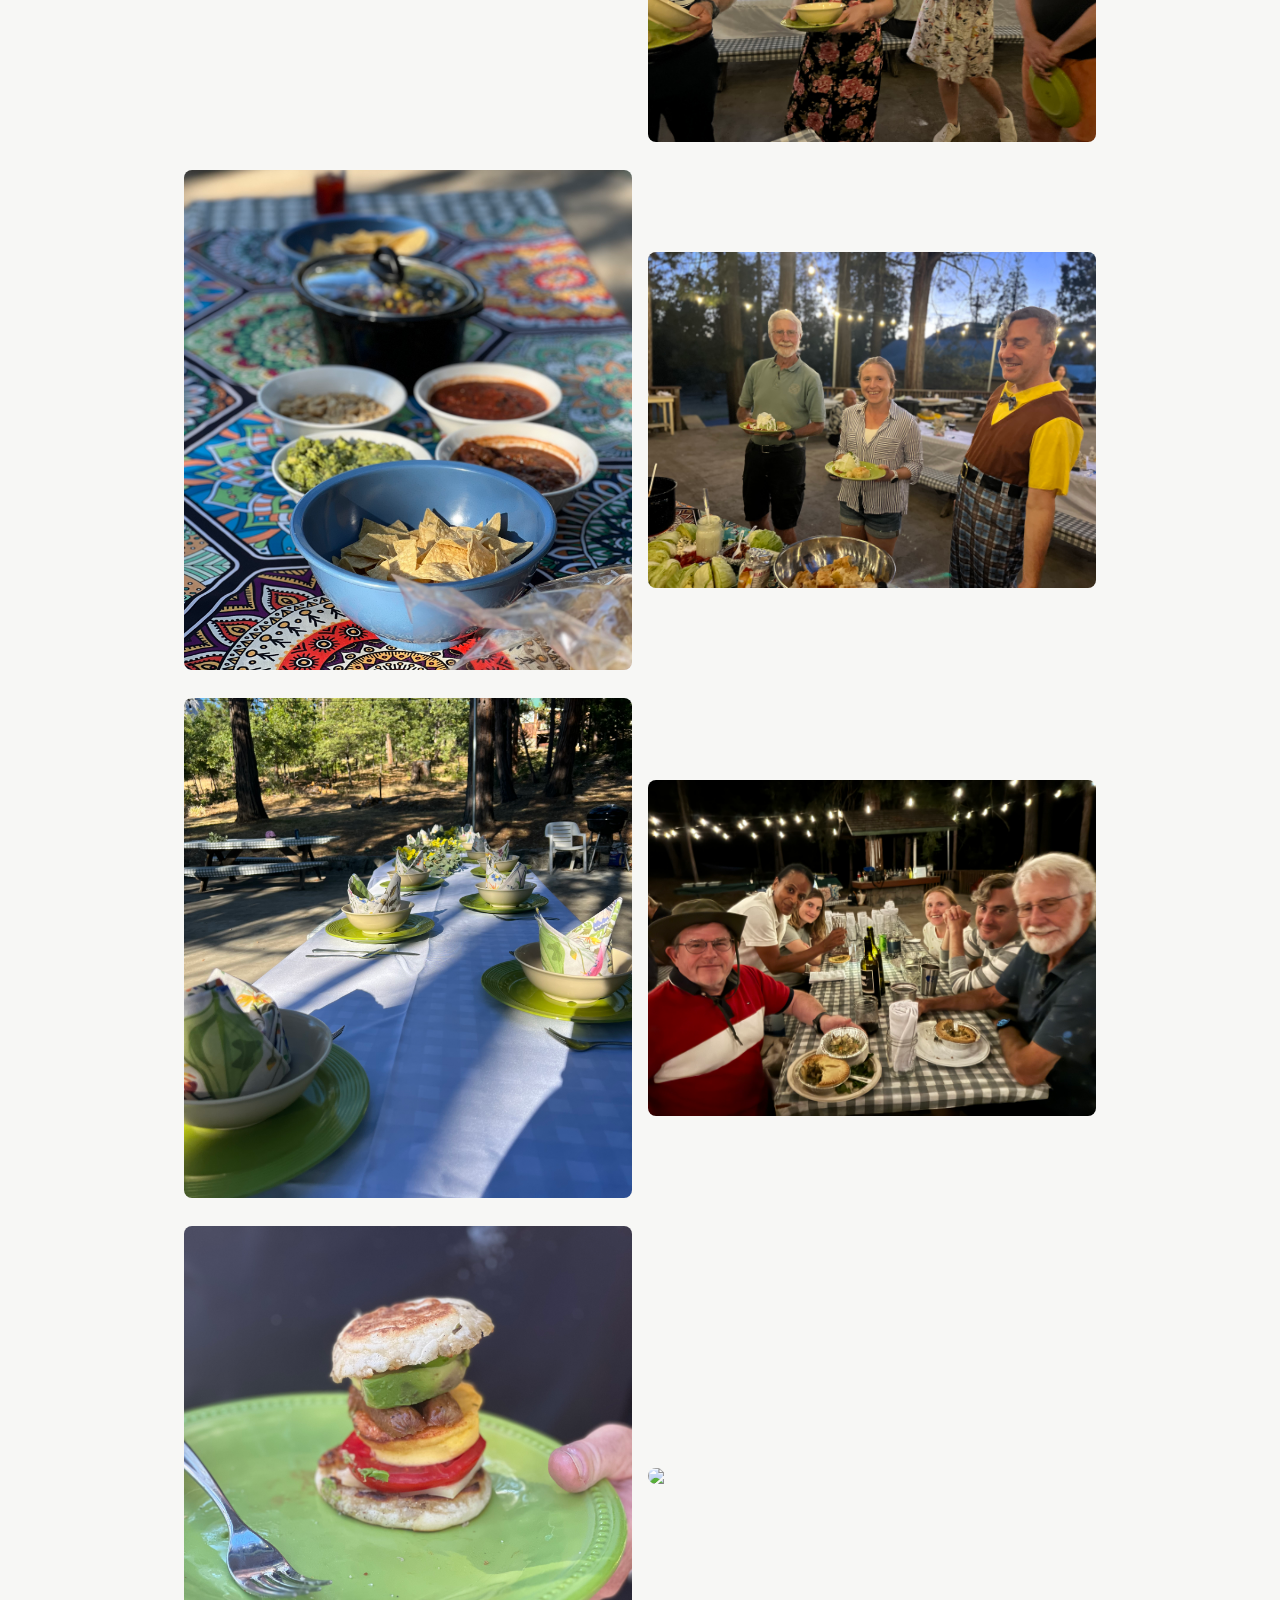
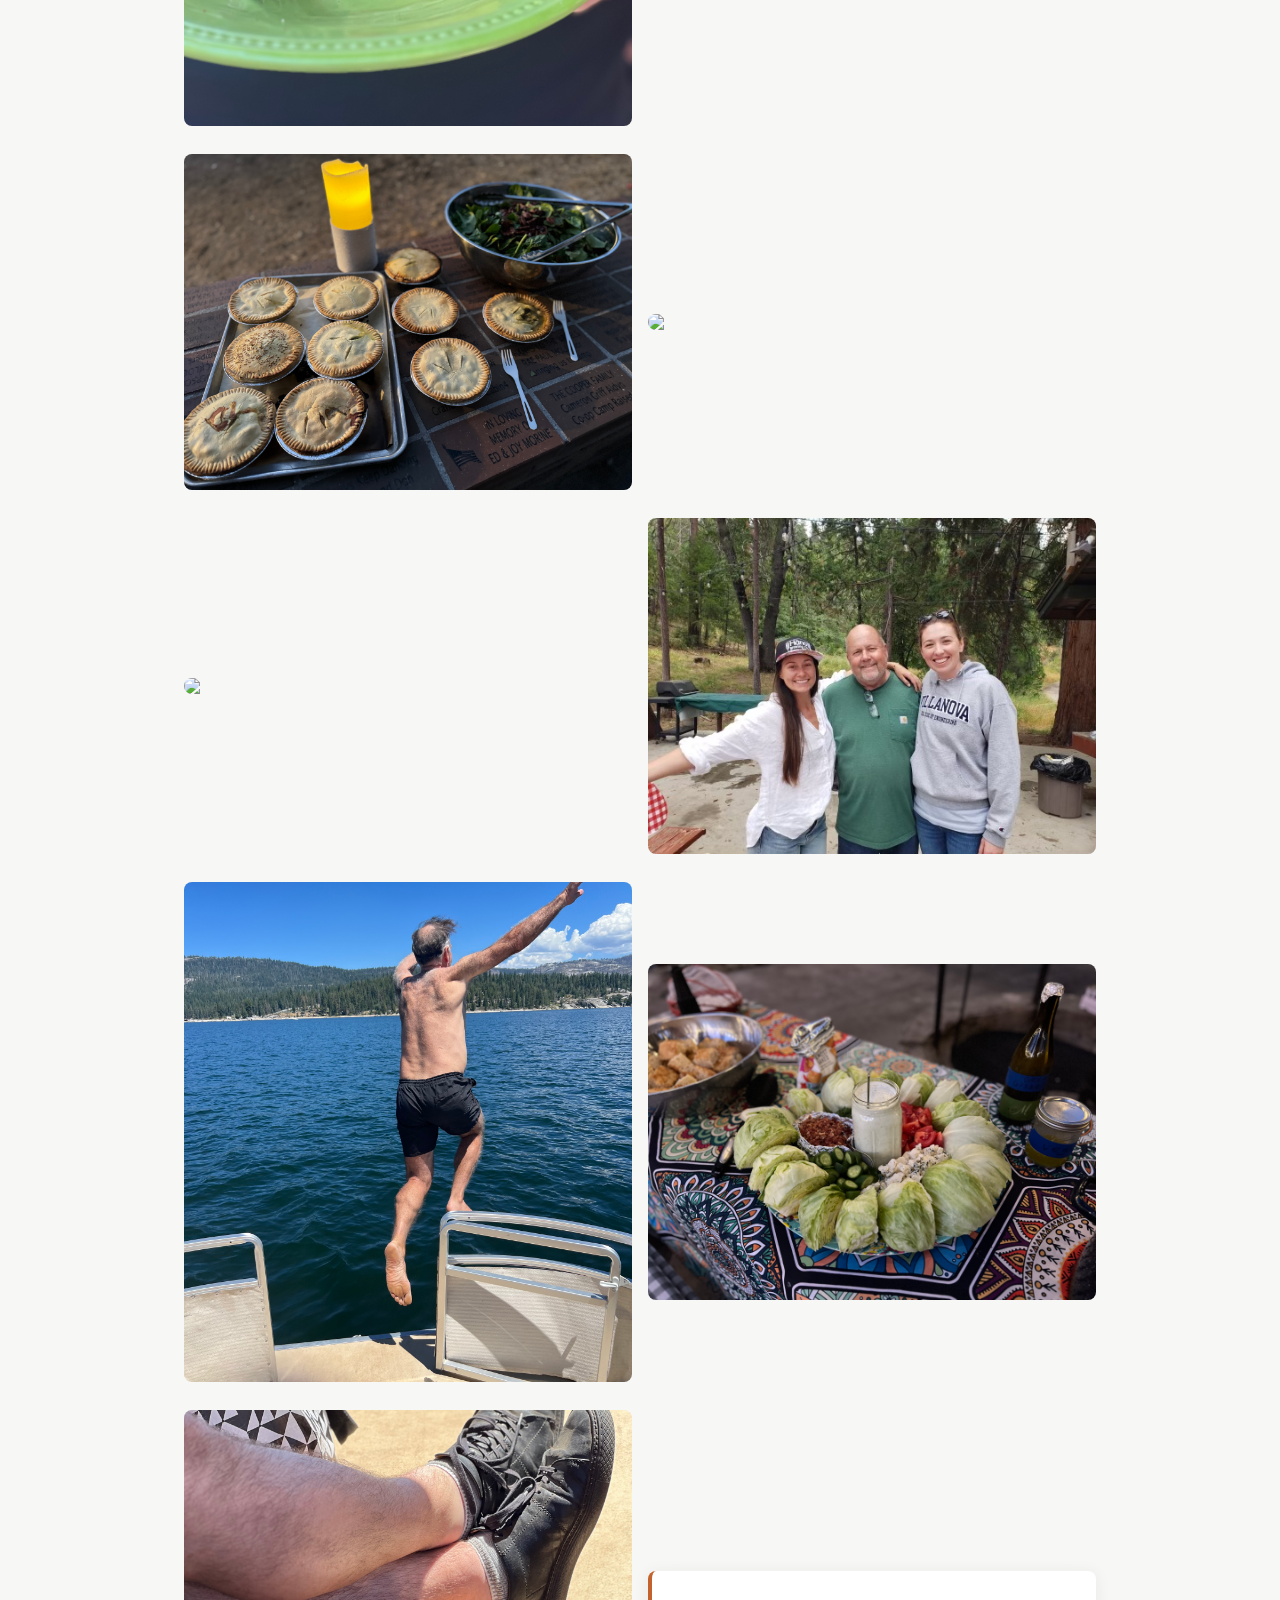
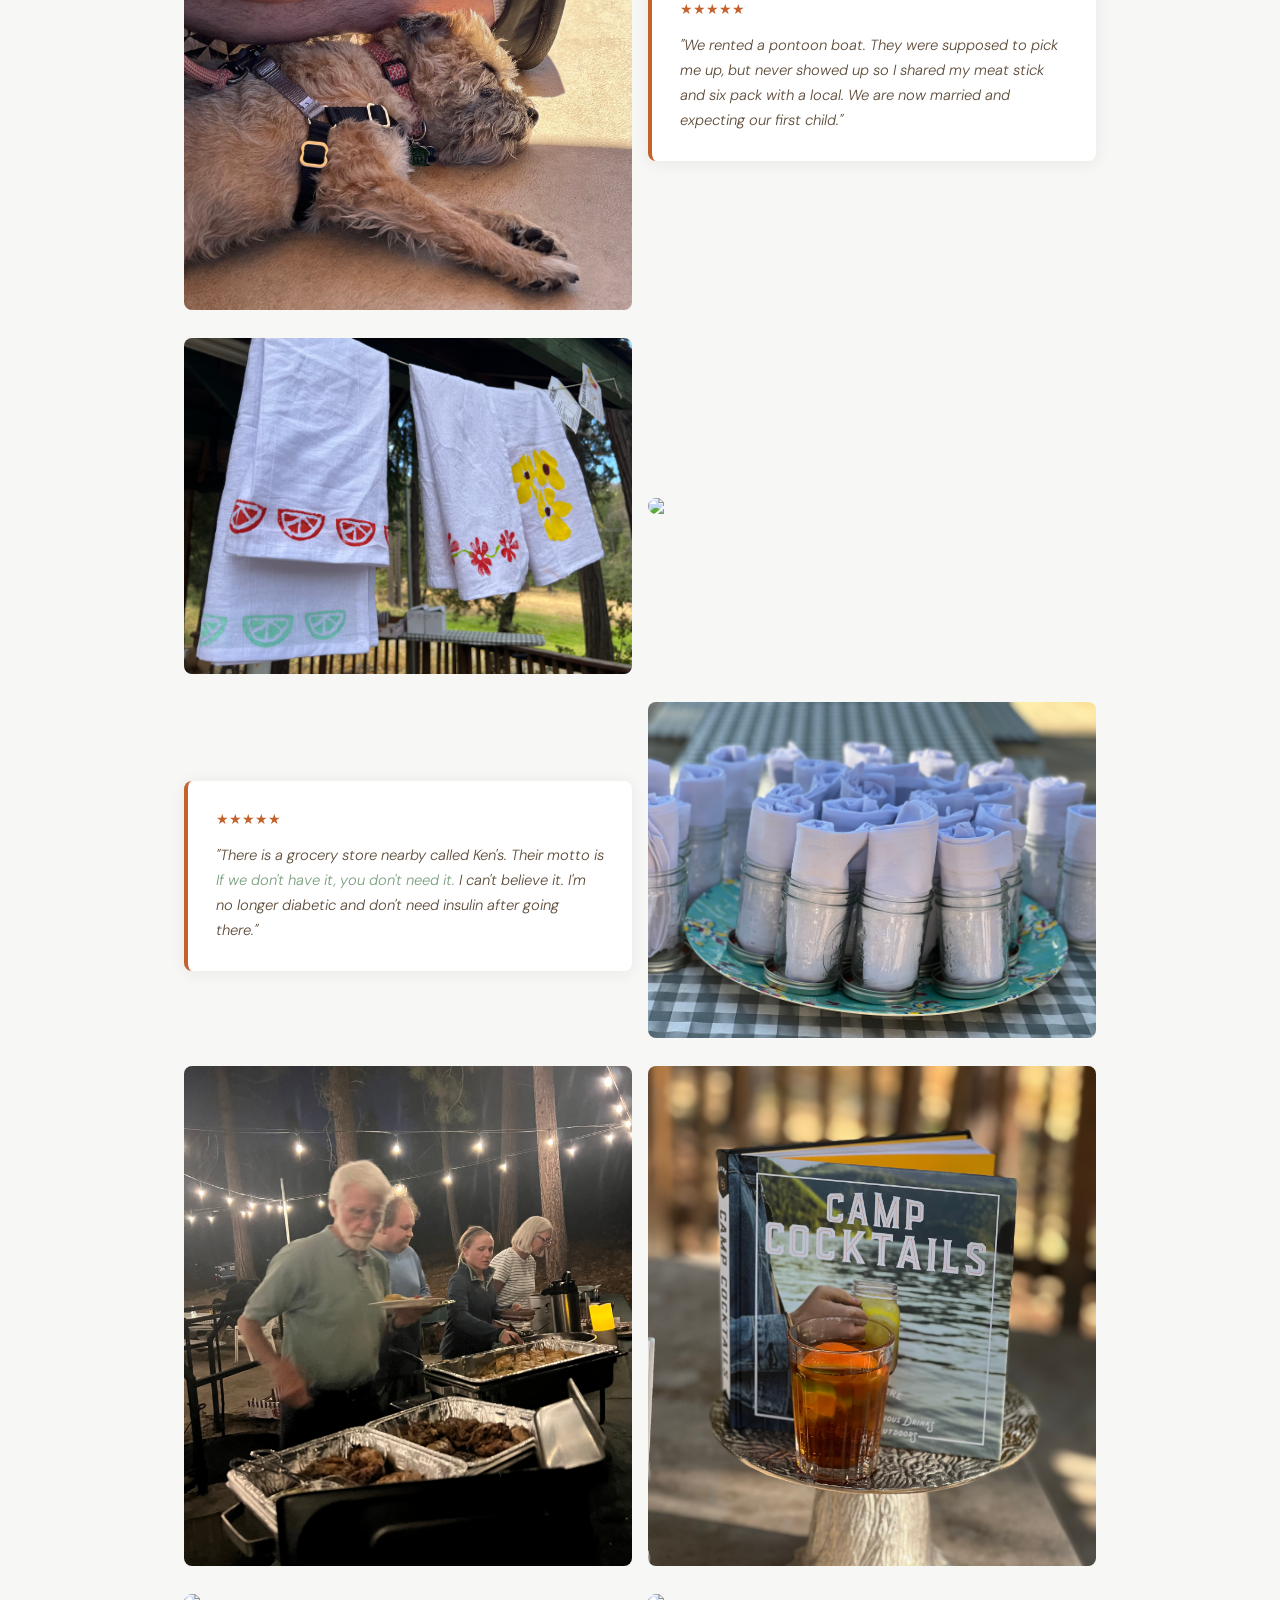
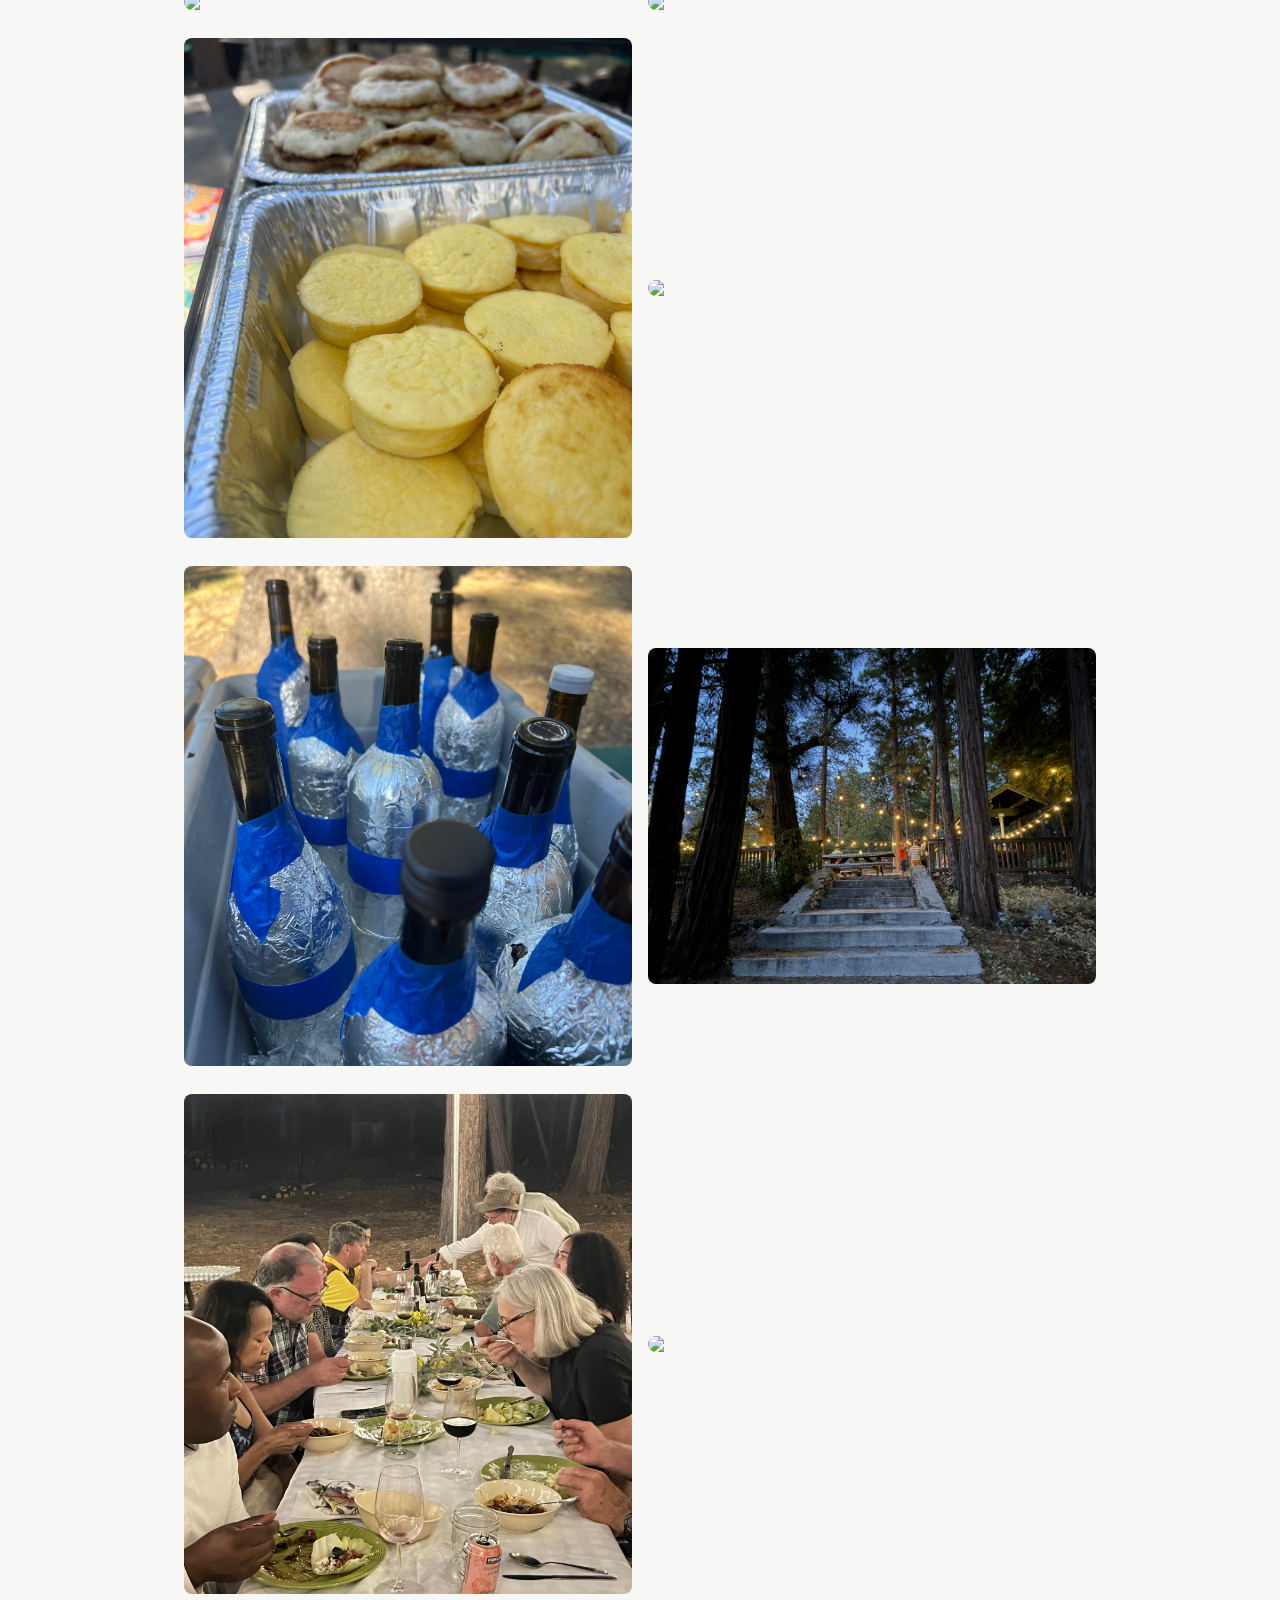
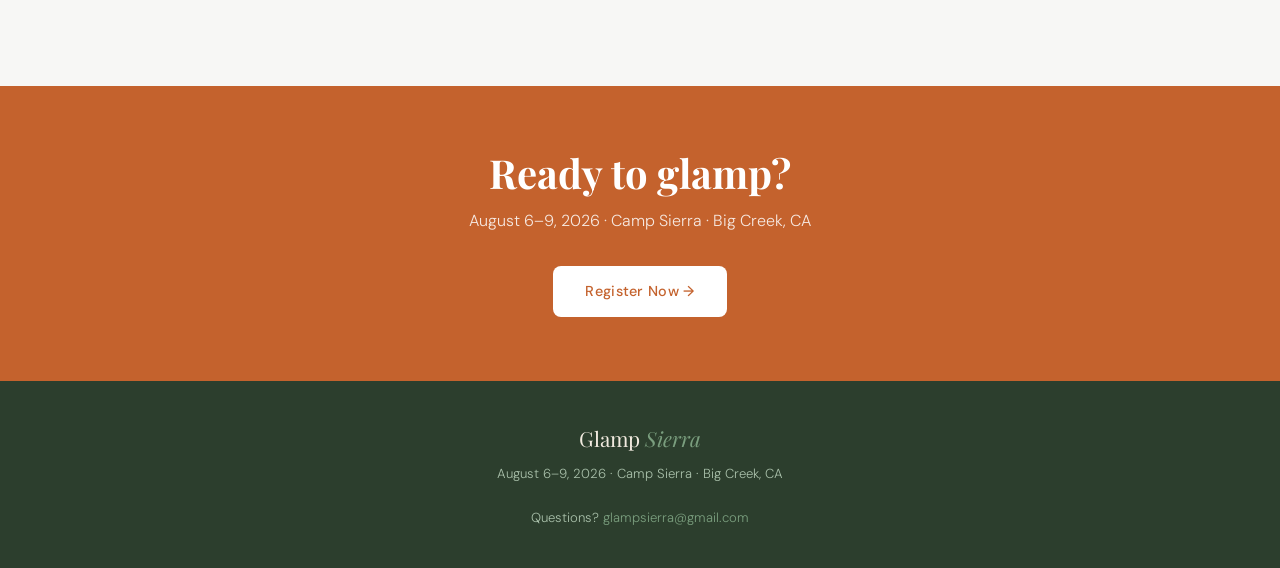
==== commit 5b636b11: "Add files via upload" ====
--- a/index.html
+++ b/index.html
@@ -2,6 +2,12 @@
 <html lang="en">
 <head>
 <meta charset="UTF-8">
+<link rel="icon" type="image/x-icon" href="favicon.ico">
+<link rel="icon" type="image/png" sizes="32x32" href="favicon-32x32.png">
+<link rel="icon" type="image/png" sizes="16x16" href="favicon-16x16.png">
+<link rel="apple-touch-icon" sizes="180x180" href="apple-touch-icon.png">
+<link rel="icon" type="image/png" sizes="192x192" href="android-chrome-192x192.png">
+<link rel="icon" type="image/png" sizes="512x512" href="android-chrome-512x512.png">
 <meta name="viewport" content="width=device-width, initial-scale=1.0">
 <title>Glamp Sierra 2026</title>
 <meta name="description" content="The most epic, luxurious, and downright fabulous camping experience of the year. August 6–9, 2026 · Big Creek, CA">
@@ -103,8 +109,10 @@
 
 /* ── Stats strip ── */
 .stats { display: grid; grid-template-columns: repeat(4, 1fr); text-align: center; gap: 1px; background: rgba(255,255,255,0.1); }
-@media (max-width: 600px) { .stats { grid-template-columns: repeat(2, 1fr); } }
-.stat { padding: 2.5rem 1rem; }
+@media (max-width: 600px) { 
+  .stats { grid-template-columns: repeat(2, 1fr); }
+  .hero-btns { justify-content: center; }
+}.stat { padding: 2.5rem 1rem; }
 .stat-num { font-family: 'Playfair Display', serif; font-size: 2.5rem; color: var(--dawn); }
 .stat-label { font-size: 0.78rem; letter-spacing: 0.08em; text-transform: uppercase; color: var(--sage2); margin-top: 0.25rem; }
 
@@ -256,10 +264,10 @@
       <p>Well, it's all back and waiting for you again in 2026 (hopefully without Tsan clogging the Instant Pot with too much rice), so get those signups in, your formal finery out, because we're ready to rummmmmmmble again.</p>
       <p>This year, <strong>GLAMPING falls on August 6–9, 2026</strong> and we'd love to see you, your family, and your friends (and if you have no friends, your dog) for the whole catastrophe. Not only is it for a <a href="faq.html#getting-there">good cause</a>, but it's for a damned good time.</p>
     </div>
-    <div style="margin-top:1.75rem;">
-      <a href="registration.html" class="btn btn-ember">Register Now →</a>
-      <a href="faq.html" class="btn btn-pine" style="margin-left:0.75rem;">See what's in store →</a>
-    </div>
+<div style="margin-top:1.75rem;display:flex;flex-wrap:wrap;gap:0.75rem;justify-content:center;">
+  <a href="registration.html" class="btn btn-ember">Register Now →</a>
+  <a href="faq.html" class="btn btn-pine">See what's in store →</a>
+</div>
   </div>
 </section>
 
